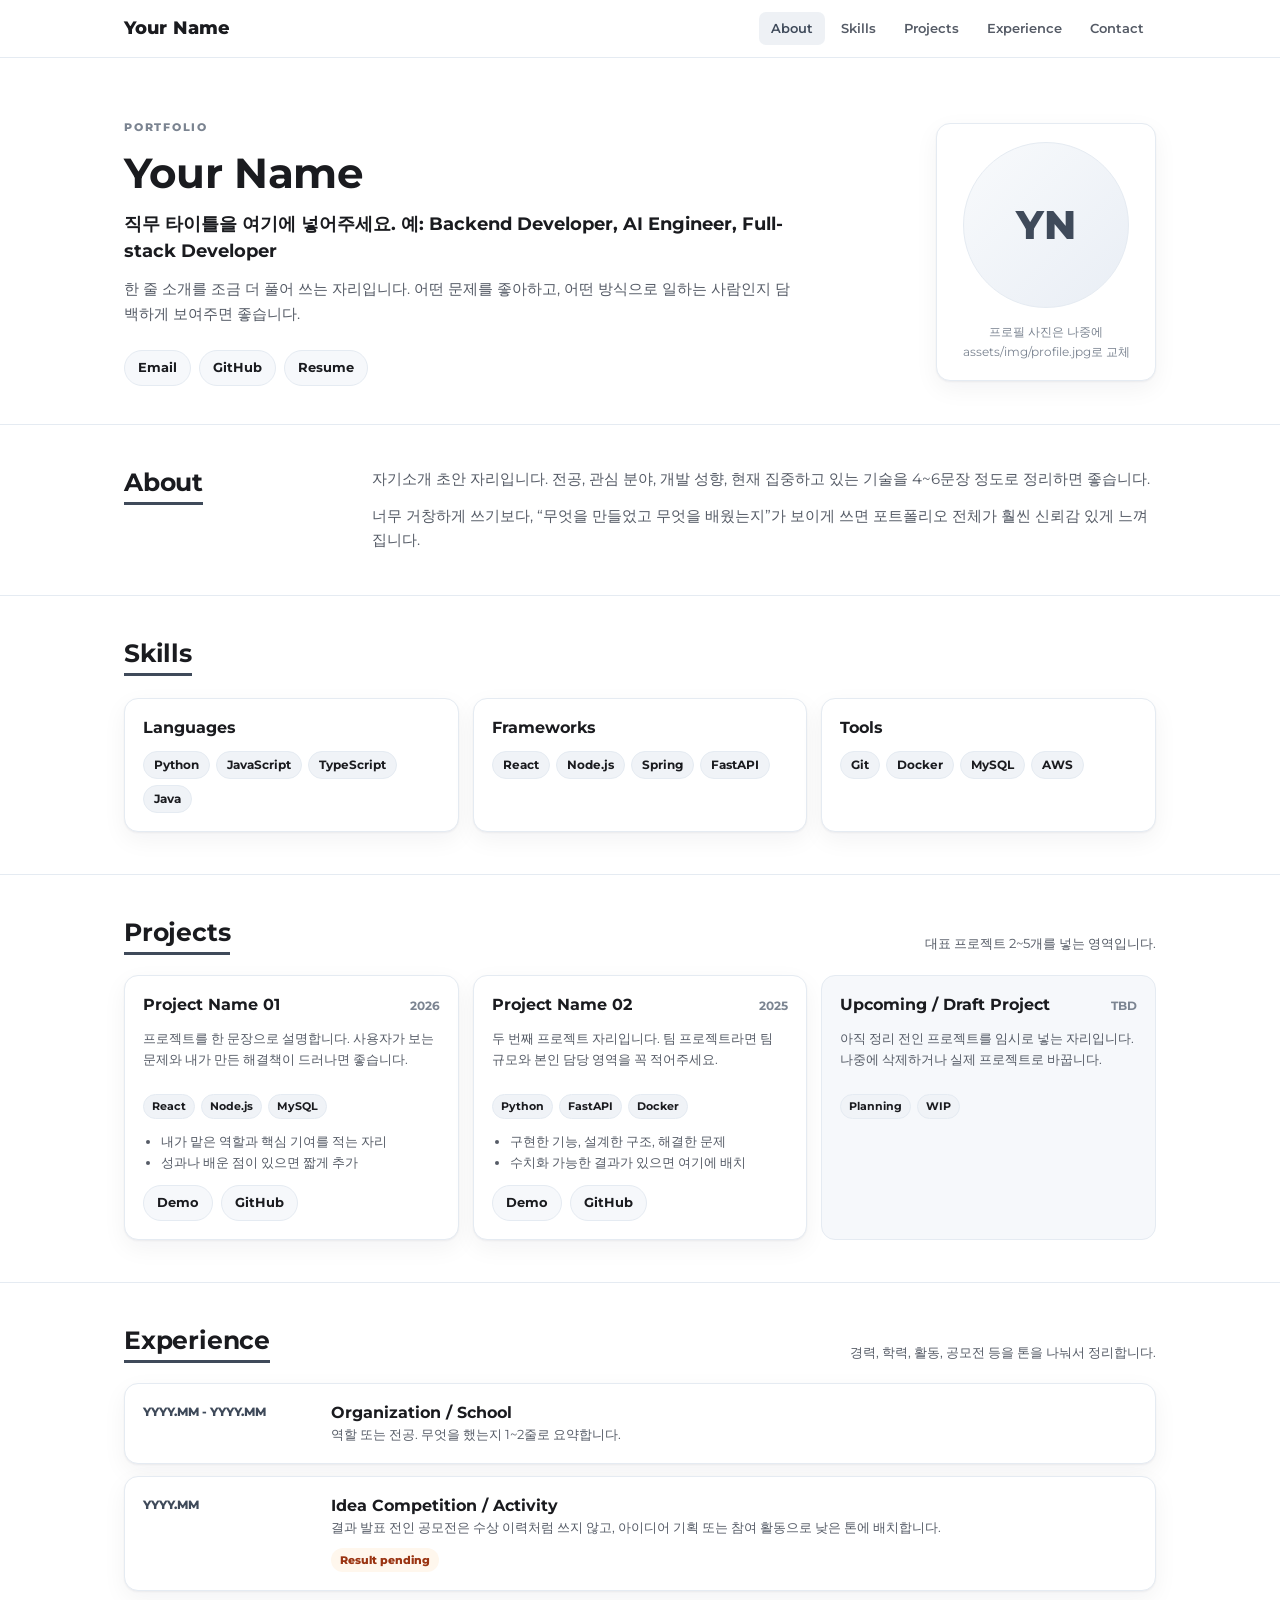
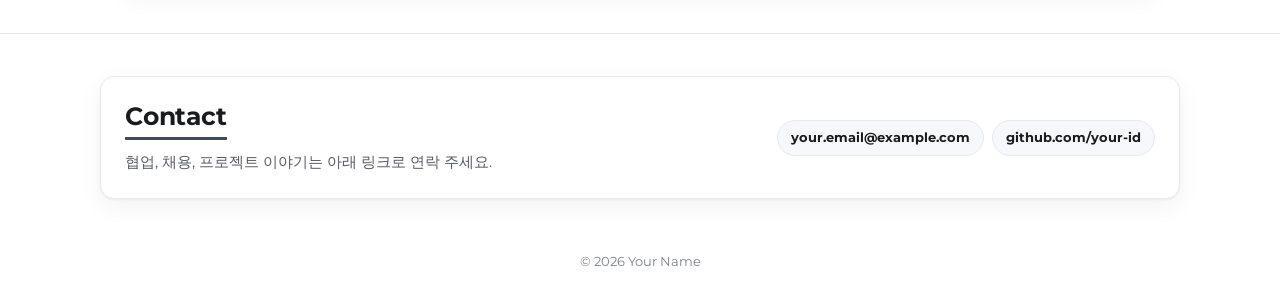
==== index.html @ d4f6e0be "Add portfolio skeleton" ====
<!DOCTYPE html>
<html lang="ko">
<head>
  <meta charset="utf-8">
  <meta name="viewport" content="width=device-width, initial-scale=1">
  <title>Your Name — Portfolio</title>
  <meta name="description" content="Personal portfolio.">
  <meta property="og:type" content="website">
  <meta property="og:title" content="Your Name — Portfolio">
  <meta property="og:description" content="Personal portfolio.">
  <link rel="preconnect" href="https://fonts.googleapis.com">
  <link rel="preconnect" href="https://fonts.gstatic.com" crossorigin>
  <link rel="stylesheet" href="https://fonts.googleapis.com/css2?family=Montserrat:wght@400;500;600;700;800&display=swap">
  <link rel="stylesheet" href="./assets/css/style.css">
</head>
<body>
  <header class="site-header">
    <div class="header-inner">
      <a class="brand" href="#home">Your Name</a>
      <nav class="primary-nav" aria-label="Primary navigation">
        <a href="#about">About</a>
        <a href="#skills">Skills</a>
        <a href="#projects">Projects</a>
        <a href="#experience">Experience</a>
        <a href="#contact">Contact</a>
      </nav>
    </div>
  </header>

  <main id="home">
    <section class="hero">
      <div class="container hero-grid">
        <div class="hero-copy">
          <p class="eyebrow">PORTFOLIO</p>
          <h1>Your Name</h1>
          <p class="lead">직무 타이틀을 여기에 넣어주세요. 예: Backend Developer, AI Engineer, Full-stack Developer</p>
          <p class="summary">
            한 줄 소개를 조금 더 풀어 쓰는 자리입니다. 어떤 문제를 좋아하고, 어떤 방식으로 일하는 사람인지
            담백하게 보여주면 좋습니다.
          </p>
          <div class="hero-actions" aria-label="Profile links">
            <a href="mailto:your.email@example.com">Email</a>
            <a href="https://github.com/your-id" target="_blank" rel="noopener">GitHub</a>
            <a href="#" aria-disabled="true">Resume</a>
          </div>
        </div>
        <div class="profile-card" aria-label="Profile image placeholder">
          <div class="profile-avatar">YN</div>
          <p>프로필 사진은 나중에<br>assets/img/profile.jpg로 교체</p>
        </div>
      </div>
    </section>

    <section class="block" id="about">
      <div class="container two-col">
        <div>
          <h2>About</h2>
        </div>
        <div class="section-body">
          <p>
            자기소개 초안 자리입니다. 전공, 관심 분야, 개발 성향, 현재 집중하고 있는 기술을 4~6문장 정도로
            정리하면 좋습니다.
          </p>
          <p>
            너무 거창하게 쓰기보다, “무엇을 만들었고 무엇을 배웠는지”가 보이게 쓰면 포트폴리오 전체가
            훨씬 신뢰감 있게 느껴집니다.
          </p>
        </div>
      </div>
    </section>

    <section class="block" id="skills">
      <div class="container">
        <h2>Skills</h2>
        <div class="skill-grid">
          <div class="skill-group">
            <h3>Languages</h3>
            <div class="chip-row">
              <span>Python</span>
              <span>JavaScript</span>
              <span>TypeScript</span>
              <span>Java</span>
            </div>
          </div>
          <div class="skill-group">
            <h3>Frameworks</h3>
            <div class="chip-row">
              <span>React</span>
              <span>Node.js</span>
              <span>Spring</span>
              <span>FastAPI</span>
            </div>
          </div>
          <div class="skill-group">
            <h3>Tools</h3>
            <div class="chip-row">
              <span>Git</span>
              <span>Docker</span>
              <span>MySQL</span>
              <span>AWS</span>
            </div>
          </div>
        </div>
      </div>
    </section>

    <section class="block" id="projects">
      <div class="container">
        <div class="section-head">
          <h2>Projects</h2>
          <p>대표 프로젝트 2~5개를 넣는 영역입니다.</p>
        </div>
        <div class="project-grid">
          <article class="project-card">
            <div class="project-top">
              <h3>Project Name 01</h3>
              <span class="period">2026</span>
            </div>
            <p>프로젝트를 한 문장으로 설명합니다. 사용자가 보는 문제와 내가 만든 해결책이 드러나면 좋습니다.</p>
            <div class="chip-row small">
              <span>React</span>
              <span>Node.js</span>
              <span>MySQL</span>
            </div>
            <ul>
              <li>내가 맡은 역할과 핵심 기여를 적는 자리</li>
              <li>성과나 배운 점이 있으면 짧게 추가</li>
            </ul>
            <div class="card-links">
              <a href="#" aria-disabled="true">Demo</a>
              <a href="#" aria-disabled="true">GitHub</a>
            </div>
          </article>

          <article class="project-card">
            <div class="project-top">
              <h3>Project Name 02</h3>
              <span class="period">2025</span>
            </div>
            <p>두 번째 프로젝트 자리입니다. 팀 프로젝트라면 팀 규모와 본인 담당 영역을 꼭 적어주세요.</p>
            <div class="chip-row small">
              <span>Python</span>
              <span>FastAPI</span>
              <span>Docker</span>
            </div>
            <ul>
              <li>구현한 기능, 설계한 구조, 해결한 문제</li>
              <li>수치화 가능한 결과가 있으면 여기에 배치</li>
            </ul>
            <div class="card-links">
              <a href="#" aria-disabled="true">Demo</a>
              <a href="#" aria-disabled="true">GitHub</a>
            </div>
          </article>

          <article class="project-card muted">
            <div class="project-top">
              <h3>Upcoming / Draft Project</h3>
              <span class="period">TBD</span>
            </div>
            <p>아직 정리 전인 프로젝트를 임시로 넣는 자리입니다. 나중에 삭제하거나 실제 프로젝트로 바꿉니다.</p>
            <div class="chip-row small">
              <span>Planning</span>
              <span>WIP</span>
            </div>
          </article>
        </div>
      </div>
    </section>

    <section class="block" id="experience">
      <div class="container">
        <div class="section-head">
          <h2>Experience</h2>
          <p>경력, 학력, 활동, 공모전 등을 톤을 나눠서 정리합니다.</p>
        </div>
        <div class="timeline">
          <article class="timeline-item">
            <div class="timeline-date">YYYY.MM - YYYY.MM</div>
            <div>
              <h3>Organization / School</h3>
              <p>역할 또는 전공. 무엇을 했는지 1~2줄로 요약합니다.</p>
            </div>
          </article>
          <article class="timeline-item">
            <div class="timeline-date">YYYY.MM</div>
            <div>
              <h3>Idea Competition / Activity</h3>
              <p>
                결과 발표 전인 공모전은 수상 이력처럼 쓰지 않고, 아이디어 기획 또는 참여 활동으로 낮은 톤에
                배치합니다.
              </p>
              <span class="status-pill">Result pending</span>
            </div>
          </article>
        </div>
      </div>
    </section>

    <section class="block contact-block" id="contact">
      <div class="container contact-card">
        <div>
          <h2>Contact</h2>
          <p>협업, 채용, 프로젝트 이야기는 아래 링크로 연락 주세요.</p>
        </div>
        <div class="contact-links">
          <a href="mailto:your.email@example.com">your.email@example.com</a>
          <a href="https://github.com/your-id" target="_blank" rel="noopener">github.com/your-id</a>
        </div>
      </div>
    </section>
  </main>

  <footer class="site-footer">
    <div class="container">© <span id="year"></span> Your Name</div>
  </footer>

  <script src="./assets/js/main.js"></script>
</body>
</html>
---- assets/css/style.css ----
:root {
  --fg: #1a1b1f;
  --fg-muted: #555b66;
  --fg-soft: #7b8491;
  --bg: #ffffff;
  --bg-soft: #f6f8fb;
  --bg-card: #ffffff;
  --border: #e5ebf2;
  --accent: #3f4a5a;
  --accent-soft: #eef1f5;
  --tag-bg: #f0f3f7;
  --maxw: 1080px;
  --radius: 14px;
  --radius-sm: 8px;
  --shadow: 0 1px 2px rgba(20, 28, 38, 0.05), 0 8px 24px rgba(20, 28, 38, 0.05);
  --font: "Montserrat", -apple-system, BlinkMacSystemFont, "Segoe UI", "Apple SD Gothic Neo", "Noto Sans KR", sans-serif;
}

* {
  box-sizing: border-box;
}

html {
  scroll-behavior: smooth;
}

body {
  margin: 0;
  font-family: var(--font);
  color: var(--fg);
  background: var(--bg);
  font-size: 15px;
  line-height: 1.65;
  -webkit-font-smoothing: antialiased;
}

a {
  color: var(--accent);
  text-decoration: none;
}

a:hover {
  text-decoration: underline;
}

a[aria-disabled="true"] {
  color: var(--fg-soft);
  pointer-events: none;
}

section[id] {
  scroll-margin-top: 84px;
}

.container {
  width: min(100%, var(--maxw));
  margin: 0 auto;
  padding: 0 24px;
}

.site-header {
  position: sticky;
  top: 0;
  z-index: 50;
  background: rgba(255, 255, 255, 0.92);
  backdrop-filter: saturate(180%) blur(8px);
  border-bottom: 1px solid var(--border);
}

.header-inner {
  width: min(100%, var(--maxw));
  margin: 0 auto;
  padding: 12px 24px;
  display: flex;
  align-items: center;
  justify-content: space-between;
  gap: 18px;
}

.brand {
  color: var(--fg);
  font-size: 18px;
  font-weight: 800;
  letter-spacing: 0.1px;
}

.brand:hover {
  text-decoration: none;
}

.primary-nav {
  display: flex;
  align-items: center;
  gap: 4px;
  flex-wrap: wrap;
  justify-content: flex-end;
}

.primary-nav a {
  padding: 6px 12px;
  border-radius: 7px;
  color: var(--fg-muted);
  font-size: 13px;
  font-weight: 600;
}

.primary-nav a:hover,
.primary-nav a.active {
  color: var(--accent);
  background: var(--accent-soft);
  text-decoration: none;
}

.hero {
  padding: 60px 0 38px;
}

.hero-grid {
  display: grid;
  grid-template-columns: minmax(0, 1fr) 240px;
  align-items: center;
  gap: 42px;
}

.eyebrow {
  margin: 0 0 12px;
  color: var(--fg-soft);
  font-size: 11px;
  font-weight: 800;
  letter-spacing: 0.16em;
}

.hero h1 {
  margin: 0;
  font-size: 42px;
  line-height: 1.15;
  letter-spacing: -0.4px;
}

.lead {
  max-width: 680px;
  margin: 14px 0 0;
  color: var(--fg);
  font-size: 18px;
  font-weight: 700;
  line-height: 1.5;
}

.summary {
  max-width: 680px;
  margin: 12px 0 0;
  color: var(--fg-muted);
}

.hero-actions {
  display: flex;
  gap: 8px;
  flex-wrap: wrap;
  margin-top: 24px;
}

.hero-actions a,
.card-links a,
.contact-links a {
  display: inline-flex;
  align-items: center;
  justify-content: center;
  min-height: 34px;
  padding: 6px 13px;
  border: 1px solid var(--border);
  border-radius: 999px;
  background: var(--bg-soft);
  color: var(--fg);
  font-size: 13px;
  font-weight: 700;
}

.hero-actions a:hover,
.card-links a:hover,
.contact-links a:hover {
  border-color: var(--accent);
  color: var(--accent);
  background: var(--accent-soft);
  text-decoration: none;
}

.profile-card {
  justify-self: end;
  width: 220px;
  padding: 18px;
  border: 1px solid var(--border);
  border-radius: var(--radius);
  background: var(--bg-card);
  box-shadow: var(--shadow);
  text-align: center;
}

.profile-avatar {
  width: 166px;
  height: 166px;
  margin: 0 auto 14px;
  border-radius: 50%;
  display: grid;
  place-items: center;
  border: 1px solid var(--border);
  background: linear-gradient(135deg, #f8fafc, #e9eef5);
  color: var(--accent);
  font-size: 40px;
  font-weight: 800;
}

.profile-card p {
  margin: 0;
  color: var(--fg-soft);
  font-size: 12px;
}

.block {
  padding: 42px 0;
  border-top: 1px solid var(--border);
}

.block h2 {
  display: inline-block;
  margin: 0 0 22px;
  padding-bottom: 4px;
  border-bottom: 3px solid var(--accent);
  font-size: 25px;
  line-height: 1.25;
  letter-spacing: -0.2px;
}

.two-col {
  display: grid;
  grid-template-columns: 220px minmax(0, 1fr);
  gap: 28px;
}

.section-body p {
  margin: 0 0 12px;
  color: var(--fg-muted);
}

.section-body p:last-child {
  margin-bottom: 0;
}

.section-head {
  display: flex;
  align-items: end;
  justify-content: space-between;
  gap: 20px;
  margin-bottom: 20px;
}

.section-head h2 {
  margin-bottom: 0;
}

.section-head p {
  margin: 0;
  color: var(--fg-muted);
  font-size: 13px;
}

.skill-grid {
  display: grid;
  grid-template-columns: repeat(3, minmax(0, 1fr));
  gap: 14px;
}

.skill-group,
.project-card,
.timeline-item,
.contact-card {
  border: 1px solid var(--border);
  border-radius: var(--radius);
  background: var(--bg-card);
  box-shadow: var(--shadow);
}

.skill-group {
  padding: 18px;
}

.skill-group h3,
.project-card h3,
.timeline-item h3 {
  margin: 0;
  font-size: 16px;
  line-height: 1.35;
}

.chip-row {
  display: flex;
  gap: 6px;
  flex-wrap: wrap;
  margin-top: 12px;
}

.chip-row span {
  display: inline-flex;
  align-items: center;
  min-height: 25px;
  padding: 3px 10px;
  border: 1px solid var(--border);
  border-radius: 999px;
  background: var(--tag-bg);
  color: var(--fg);
  font-size: 12px;
  font-weight: 700;
}

.chip-row.small span {
  min-height: 22px;
  padding: 2px 8px;
  font-size: 11px;
}

.project-grid {
  display: grid;
  grid-template-columns: repeat(3, minmax(0, 1fr));
  gap: 14px;
}

.project-card {
  padding: 18px;
  display: flex;
  flex-direction: column;
  gap: 12px;
}

.project-card.muted {
  background: var(--bg-soft);
  box-shadow: none;
}

.project-top {
  display: flex;
  align-items: baseline;
  justify-content: space-between;
  gap: 12px;
}

.period {
  color: var(--fg-soft);
  font-size: 12px;
  font-weight: 700;
  white-space: nowrap;
}

.project-card p,
.timeline-item p {
  margin: 0;
  color: var(--fg-muted);
  font-size: 13px;
}

.project-card ul {
  margin: 0;
  padding-left: 18px;
  color: var(--fg-muted);
  font-size: 13px;
}

.card-links {
  display: flex;
  gap: 8px;
  flex-wrap: wrap;
  margin-top: auto;
}

.timeline {
  display: grid;
  gap: 12px;
}

.timeline-item {
  display: grid;
  grid-template-columns: 170px minmax(0, 1fr);
  gap: 18px;
  padding: 18px;
}

.timeline-date {
  color: var(--accent);
  font-size: 12px;
  font-weight: 800;
}

.status-pill {
  display: inline-flex;
  margin-top: 10px;
  padding: 3px 9px;
  border-radius: 999px;
  background: #fff7ed;
  color: #9a3412;
  font-size: 11px;
  font-weight: 800;
}

.contact-block {
  padding-bottom: 24px;
}

.contact-card {
  padding: 24px;
  display: flex;
  align-items: center;
  justify-content: space-between;
  gap: 24px;
}

.contact-card h2 {
  margin-bottom: 10px;
}

.contact-card p {
  margin: 0;
  color: var(--fg-muted);
}

.contact-links {
  display: flex;
  gap: 8px;
  flex-wrap: wrap;
  justify-content: flex-end;
}

.site-footer {
  padding: 28px 0 34px;
  color: var(--fg-soft);
  font-size: 13px;
  text-align: center;
}

@media (max-width: 860px) {
  .hero-grid,
  .two-col,
  .timeline-item {
    grid-template-columns: 1fr;
  }

  .profile-card {
    justify-self: start;
  }

  .skill-grid,
  .project-grid {
    grid-template-columns: 1fr;
  }

  .section-head,
  .contact-card {
    align-items: flex-start;
    flex-direction: column;
  }

  .contact-links {
    justify-content: flex-start;
  }
}

@media (max-width: 640px) {
  .header-inner {
    align-items: flex-start;
    flex-direction: column;
  }

  .primary-nav {
    justify-content: flex-start;
  }

  .hero {
    padding-top: 42px;
  }

  .hero h1 {
    font-size: 34px;
  }

  .lead {
    font-size: 16px;
  }

  .container,
  .header-inner {
    padding-left: 18px;
    padding-right: 18px;
  }
}
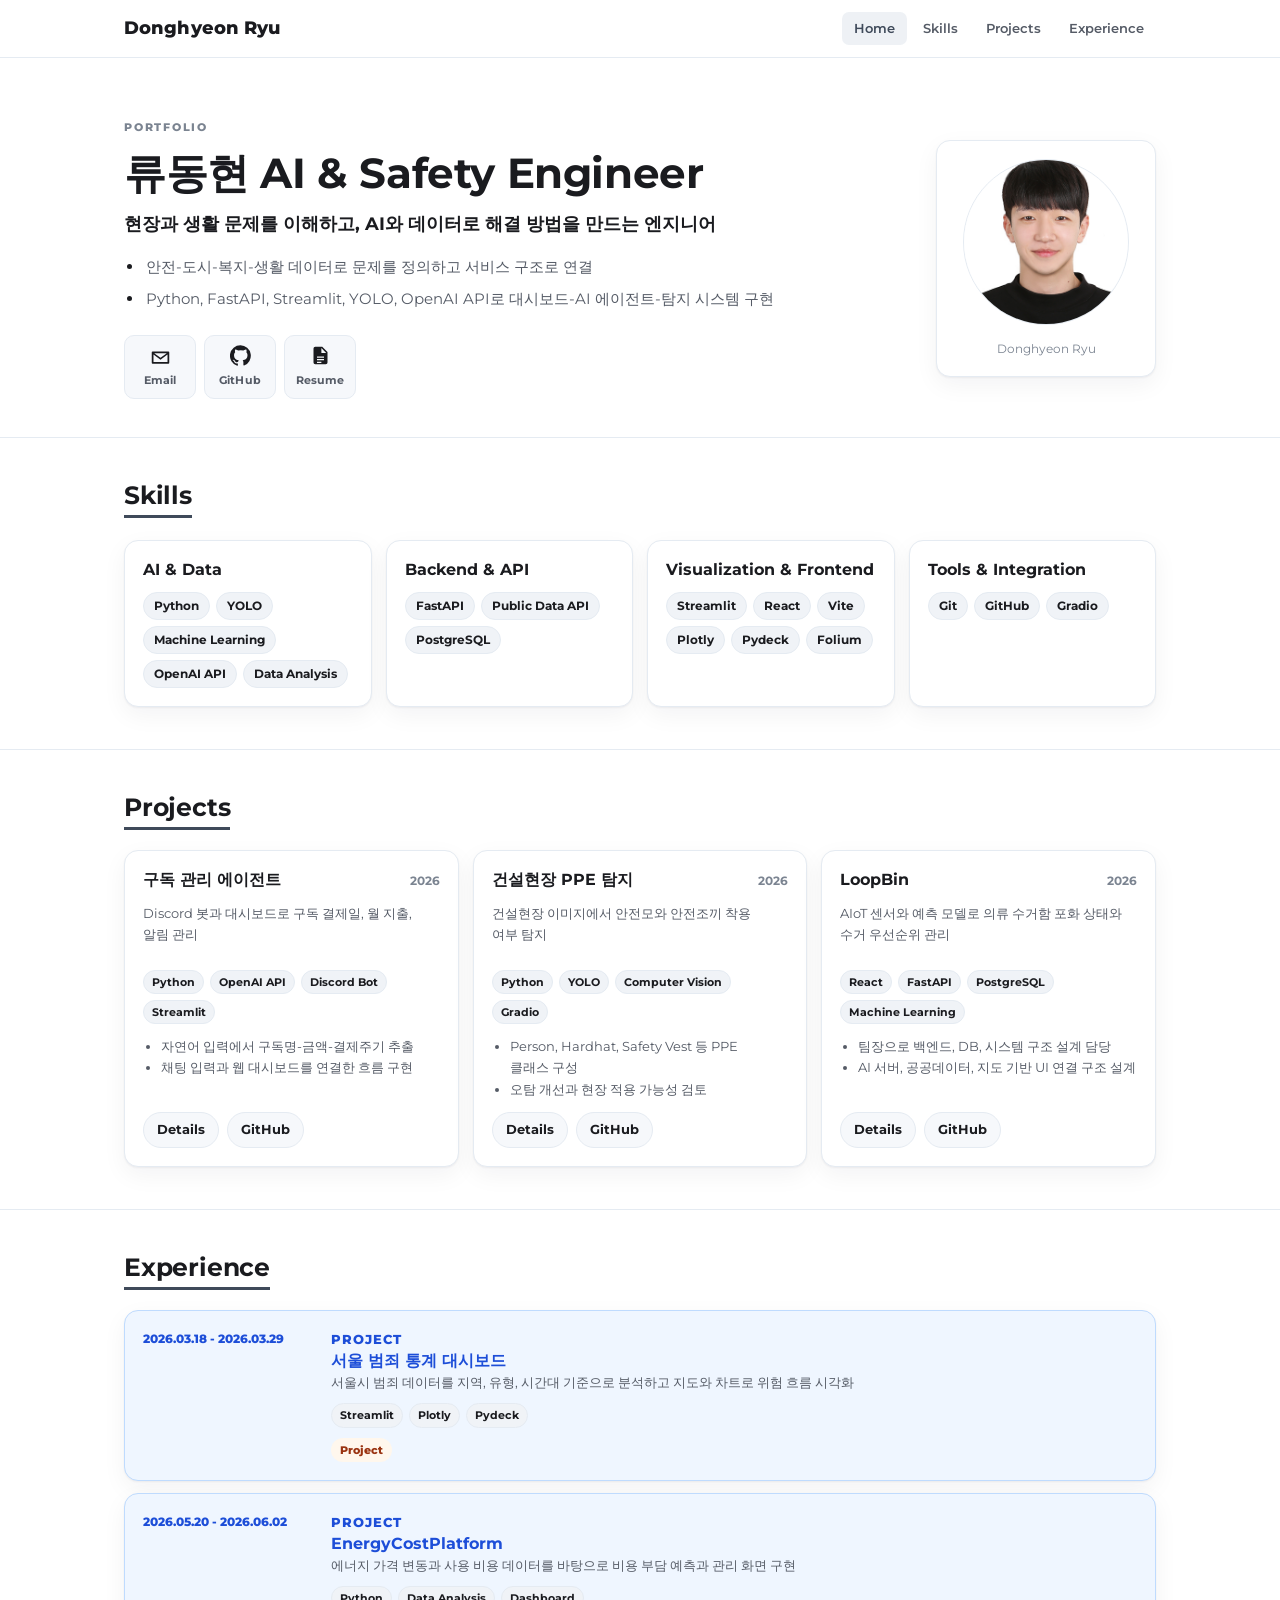
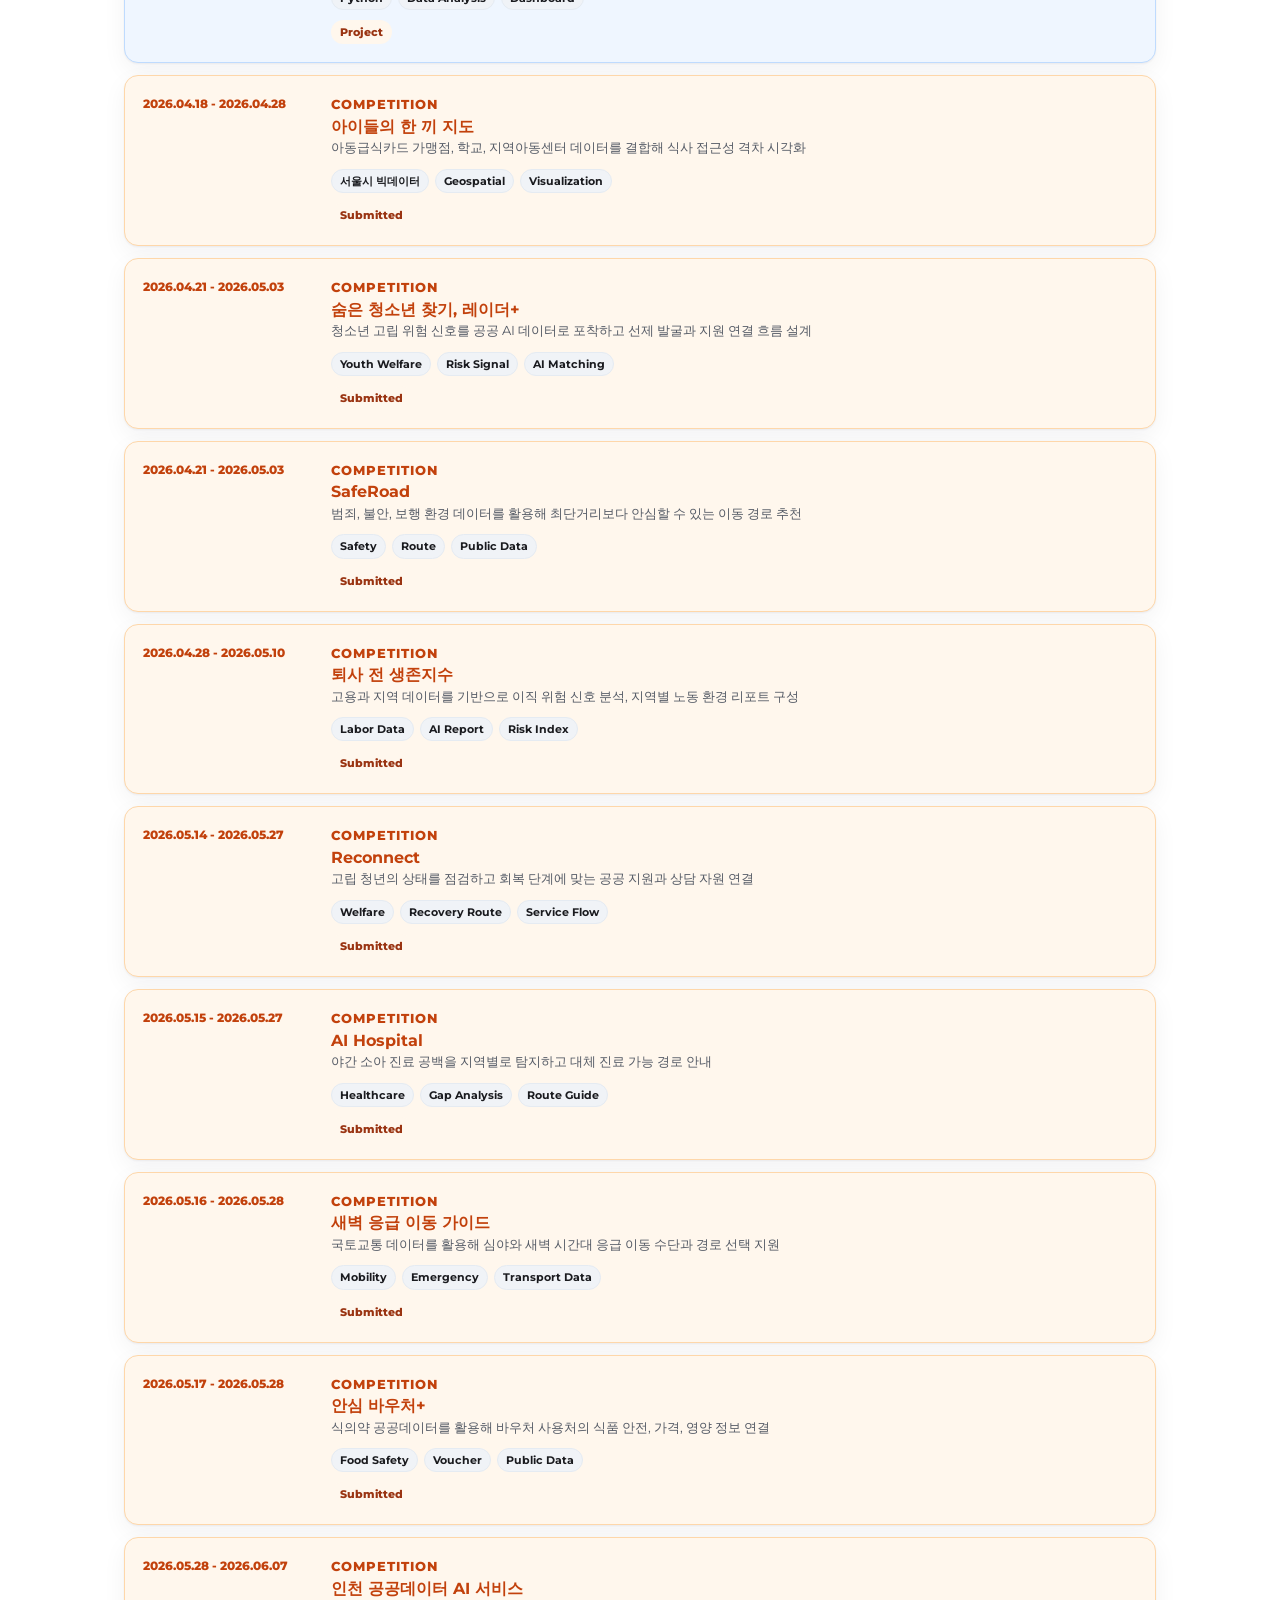
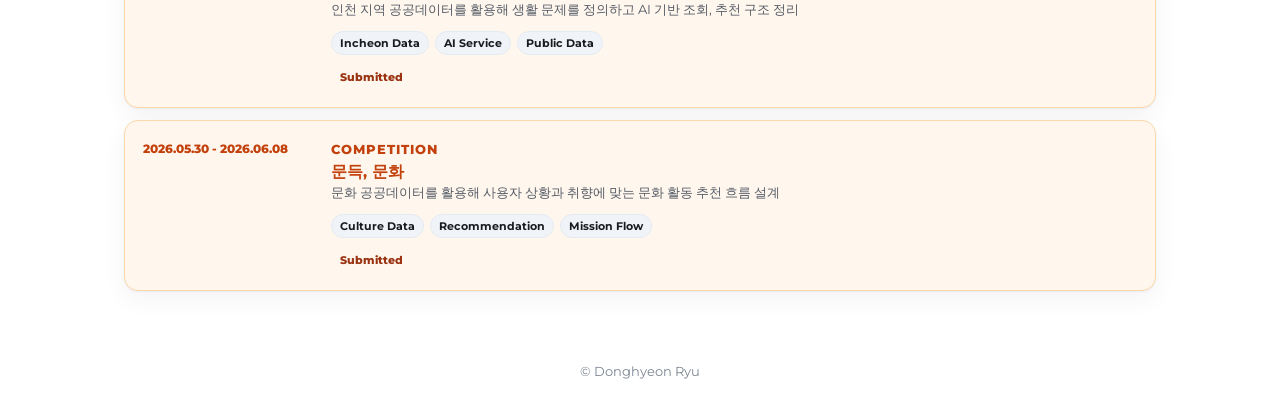
==== commit ef160b4c: "Move current work to develop branch" ====
--- a/index.html
+++ b/index.html
@@ -3,7 +3,7 @@
 <head>
   <meta charset="utf-8">
   <meta name="viewport" content="width=device-width, initial-scale=1">
-  <title>Your Name — Portfolio</title>
+  <title>Donghyeon Ryu — AI & Safety Engineer</title>
   <meta name="description" content="Personal portfolio.">
   <meta property="og:type" content="website">
   <meta property="og:title" content="Your Name — Portfolio">
@@ -16,13 +16,12 @@
 <body>
   <header class="site-header">
     <div class="header-inner">
-      <a class="brand" href="#home">Your Name</a>
+      <a class="brand" href="#home">Donghyeon Ryu</a>
       <nav class="primary-nav" aria-label="Primary navigation">
-        <a href="#about">About</a>
+        <a href="#home">Home</a>
         <a href="#skills">Skills</a>
         <a href="#projects">Projects</a>
         <a href="#experience">Experience</a>
-        <a href="#contact">Contact</a>
       </nav>
     </div>
   </header>
@@ -32,39 +31,36 @@
       <div class="container hero-grid">
         <div class="hero-copy">
           <p class="eyebrow">PORTFOLIO</p>
-          <h1>Your Name</h1>
-          <p class="lead">직무 타이틀을 여기에 넣어주세요. 예: Backend Developer, AI Engineer, Full-stack Developer</p>
-          <p class="summary">
-            한 줄 소개를 조금 더 풀어 쓰는 자리입니다. 어떤 문제를 좋아하고, 어떤 방식으로 일하는 사람인지
-            담백하게 보여주면 좋습니다.
-          </p>
+          <h1>류동현    AI & Safety Engineer</h1>
+          <p class="lead">현장과 생활 문제를 이해하고, AI와 데이터로 해결 방법을 만드는 엔지니어</p>
+          <ul class="summary-list">
+            <li>안전-도시-복지-생활 데이터로 문제를 정의하고 서비스 구조로 연결</li>
+            <li>Python, FastAPI, Streamlit, YOLO, OpenAI API로 대시보드-AI 에이전트-탐지 시스템 구현</li>
+          </ul>
           <div class="hero-actions" aria-label="Profile links">
-            <a href="mailto:your.email@example.com">Email</a>
-            <a href="https://github.com/your-id" target="_blank" rel="noopener">GitHub</a>
-            <a href="#" aria-disabled="true">Resume</a>
-          </div>
-        </div>
-        <div class="profile-card" aria-label="Profile image placeholder">
-          <div class="profile-avatar">YN</div>
-          <p>프로필 사진은 나중에<br>assets/img/profile.jpg로 교체</p>
-        </div>
-      </div>
-    </section>
-
-    <section class="block" id="about">
-      <div class="container two-col">
-        <div>
-          <h2>About</h2>
-        </div>
-        <div class="section-body">
-          <p>
-            자기소개 초안 자리입니다. 전공, 관심 분야, 개발 성향, 현재 집중하고 있는 기술을 4~6문장 정도로
-            정리하면 좋습니다.
-          </p>
-          <p>
-            너무 거창하게 쓰기보다, “무엇을 만들었고 무엇을 배웠는지”가 보이게 쓰면 포트폴리오 전체가
-            훨씬 신뢰감 있게 느껴집니다.
-          </p>
+            <button class="email-trigger" type="button" aria-label="Email" data-email-open>
+              <svg viewBox="0 0 24 24" fill="currentColor" aria-hidden="true">
+                <path d="M3 5h18a1 1 0 0 1 1 1v12a1 1 0 0 1-1 1H3a1 1 0 0 1-1-1V6a1 1 0 0 1 1-1zm1.8 2 7.2 5.2L19.2 7H4.8zM4 8.7V17h16V8.7l-8 5.8-8-5.8z"/>
+              </svg>
+              <span>Email</span>
+            </button>
+            <a href="https://github.com/RyuGPT1" target="_blank" rel="noopener" aria-label="GitHub">
+              <svg viewBox="0 0 24 24" fill="currentColor" aria-hidden="true">
+                <path d="M12 .3a12 12 0 0 0-3.8 23.4c.6.1.8-.3.8-.6v-2c-3.3.7-4-1.6-4-1.6-.6-1.4-1.4-1.8-1.4-1.8-1.1-.8.1-.8.1-.8 1.3.1 1.9 1.3 1.9 1.3 1.1 1.9 3 1.4 3.7 1 .1-.8.4-1.4.8-1.7-2.7-.3-5.5-1.4-5.5-6 0-1.3.5-2.4 1.3-3.2-.1-.3-.6-1.5.1-3.2 0 0 1-.3 3.3 1.2a11.5 11.5 0 0 1 6 0c2.3-1.5 3.3-1.2 3.3-1.2.7 1.7.2 2.9.1 3.2.8.8 1.3 1.9 1.3 3.2 0 4.6-2.8 5.6-5.5 5.9.4.4.8 1.1.8 2.2v3.3c0 .3.2.7.8.6A12 12 0 0 0 12 .3"/>
+              </svg>
+              <span>GitHub</span>
+            </a>
+            <a href="#" aria-disabled="true" aria-label="Resume">
+              <svg viewBox="0 0 24 24" fill="currentColor" aria-hidden="true">
+                <path d="M14 2H6a2 2 0 0 0-2 2v16a2 2 0 0 0 2 2h12a2 2 0 0 0 2-2V8l-6-6zm-1 7V3.5L18.5 9H13zM8 13h8v1.5H8zm0 3h8v1.5H8zm0 3h5v1.5H8z"/>
+              </svg>
+              <span>Resume</span>
+            </a>
+          </div>
+        </div>
+        <div class="profile-card" aria-label="Profile image">
+          <img class="profile-avatar" src="./assets/img/profile.jpg" alt="Donghyeon Ryu profile photo">
+          <p>Donghyeon Ryu</p>
         </div>
       </div>
     </section>
@@ -74,30 +70,40 @@
         <h2>Skills</h2>
         <div class="skill-grid">
           <div class="skill-group">
-            <h3>Languages</h3>
+            <h3>AI & Data</h3>
             <div class="chip-row">
               <span>Python</span>
-              <span>JavaScript</span>
-              <span>TypeScript</span>
-              <span>Java</span>
+              <span>YOLO</span>
+              <span>Machine Learning</span>
+              <span>OpenAI API</span>
+              <span>Data Analysis</span>
             </div>
           </div>
           <div class="skill-group">
-            <h3>Frameworks</h3>
+            <h3>Backend & API</h3>
             <div class="chip-row">
+              <span>FastAPI</span>
+              <span>Public Data API</span>
+              <span>PostgreSQL</span>
+            </div>
+          </div>
+          <div class="skill-group">
+            <h3>Visualization & Frontend</h3>
+            <div class="chip-row">
+              <span>Streamlit</span>
               <span>React</span>
-              <span>Node.js</span>
-              <span>Spring</span>
-              <span>FastAPI</span>
+              <span>Vite</span>
+              <span>Plotly</span>
+              <span>Pydeck</span>
+              <span>Folium</span>
             </div>
           </div>
           <div class="skill-group">
-            <h3>Tools</h3>
+            <h3>Tools & Integration</h3>
             <div class="chip-row">
               <span>Git</span>
-              <span>Docker</span>
-              <span>MySQL</span>
-              <span>AWS</span>
+              <span>GitHub</span>
+              <span>Gradio</span>
             </div>
           </div>
         </div>
@@ -108,60 +114,71 @@
       <div class="container">
         <div class="section-head">
           <h2>Projects</h2>
-          <p>대표 프로젝트 2~5개를 넣는 영역입니다.</p>
         </div>
         <div class="project-grid">
           <article class="project-card">
             <div class="project-top">
-              <h3>Project Name 01</h3>
+              <h3>구독 관리 에이전트</h3>
               <span class="period">2026</span>
             </div>
-            <p>프로젝트를 한 문장으로 설명합니다. 사용자가 보는 문제와 내가 만든 해결책이 드러나면 좋습니다.</p>
+            <p>Discord 봇과 대시보드로 구독 결제일, 월 지출, 알림 관리</p>
+            <div class="chip-row small">
+              <span>Python</span>
+              <span>OpenAI API</span>
+              <span>Discord Bot</span>
+              <span>Streamlit</span>
+            </div>
+            <ul>
+              <li>자연어 입력에서 구독명-금액-결제주기 추출</li>
+              <li>채팅 입력과 웹 대시보드를 연결한 흐름 구현</li>
+            </ul>
+            <div class="card-links">
+              <a href="./projects/index.html#subscribe">Details</a>
+              <a href="https://github.com/RyuGPT1/subscribe_service_agent" target="_blank" rel="noopener">GitHub</a>
+            </div>
+          </article>
+
+          <article class="project-card">
+            <div class="project-top">
+              <h3>건설현장 PPE 탐지</h3>
+              <span class="period">2026</span>
+            </div>
+            <p>건설현장 이미지에서 안전모와 안전조끼 착용 여부 탐지</p>
+            <div class="chip-row small">
+              <span>Python</span>
+              <span>YOLO</span>
+              <span>Computer Vision</span>
+              <span>Gradio</span>
+            </div>
+            <ul>
+              <li>Person, Hardhat, Safety Vest 등 PPE 클래스 구성</li>
+              <li>오탐 개선과 현장 적용 가능성 검토</li>
+            </ul>
+            <div class="card-links">
+              <a href="./projects/index.html#ppe">Details</a>
+              <a href="https://github.com/RyuGPT1/minipr1_7" target="_blank" rel="noopener">GitHub</a>
+            </div>
+          </article>
+
+          <article class="project-card">
+            <div class="project-top">
+              <h3>LoopBin</h3>
+              <span class="period">2026</span>
+            </div>
+            <p>AIoT 센서와 예측 모델로 의류 수거함 포화 상태와 수거 우선순위 관리</p>
             <div class="chip-row small">
               <span>React</span>
-              <span>Node.js</span>
-              <span>MySQL</span>
+              <span>FastAPI</span>
+              <span>PostgreSQL</span>
+              <span>Machine Learning</span>
             </div>
             <ul>
-              <li>내가 맡은 역할과 핵심 기여를 적는 자리</li>
-              <li>성과나 배운 점이 있으면 짧게 추가</li>
+              <li>팀장으로 백엔드, DB, 시스템 구조 설계 담당</li>
+              <li>AI 서버, 공공데이터, 지도 기반 UI 연결 구조 설계</li>
             </ul>
             <div class="card-links">
-              <a href="#" aria-disabled="true">Demo</a>
-              <a href="#" aria-disabled="true">GitHub</a>
-            </div>
-          </article>
-
-          <article class="project-card">
-            <div class="project-top">
-              <h3>Project Name 02</h3>
-              <span class="period">2025</span>
-            </div>
-            <p>두 번째 프로젝트 자리입니다. 팀 프로젝트라면 팀 규모와 본인 담당 영역을 꼭 적어주세요.</p>
-            <div class="chip-row small">
-              <span>Python</span>
-              <span>FastAPI</span>
-              <span>Docker</span>
-            </div>
-            <ul>
-              <li>구현한 기능, 설계한 구조, 해결한 문제</li>
-              <li>수치화 가능한 결과가 있으면 여기에 배치</li>
-            </ul>
-            <div class="card-links">
-              <a href="#" aria-disabled="true">Demo</a>
-              <a href="#" aria-disabled="true">GitHub</a>
-            </div>
-          </article>
-
-          <article class="project-card muted">
-            <div class="project-top">
-              <h3>Upcoming / Draft Project</h3>
-              <span class="period">TBD</span>
-            </div>
-            <p>아직 정리 전인 프로젝트를 임시로 넣는 자리입니다. 나중에 삭제하거나 실제 프로젝트로 바꿉니다.</p>
-            <div class="chip-row small">
-              <span>Planning</span>
-              <span>WIP</span>
+              <a href="./projects/index.html#loopbin">Details</a>
+              <a href="https://github.com/RyuGPT1/project_2.0_LoopBin" target="_blank" rel="noopener">GitHub</a>
             </div>
           </article>
         </div>
@@ -172,47 +189,210 @@
       <div class="container">
         <div class="section-head">
           <h2>Experience</h2>
-          <p>경력, 학력, 활동, 공모전 등을 톤을 나눠서 정리합니다.</p>
         </div>
         <div class="timeline">
-          <article class="timeline-item">
-            <div class="timeline-date">YYYY.MM - YYYY.MM</div>
-            <div>
-              <h3>Organization / School</h3>
-              <p>역할 또는 전공. 무엇을 했는지 1~2줄로 요약합니다.</p>
-            </div>
-          </article>
-          <article class="timeline-item">
-            <div class="timeline-date">YYYY.MM</div>
-            <div>
-              <h3>Idea Competition / Activity</h3>
-              <p>
-                결과 발표 전인 공모전은 수상 이력처럼 쓰지 않고, 아이디어 기획 또는 참여 활동으로 낮은 톤에
-                배치합니다.
-              </p>
-              <span class="status-pill">Result pending</span>
+          <article class="timeline-item project-item">
+            <div class="timeline-date">2026.03.18 - 2026.03.29</div>
+            <div>
+              <p class="timeline-type">Project</p>
+              <h3>서울 범죄 통계 대시보드</h3>
+              <p>서울시 범죄 데이터를 지역, 유형, 시간대 기준으로 분석하고 지도와 차트로 위험 흐름 시각화</p>
+              <div class="chip-row small">
+                <span>Streamlit</span>
+                <span>Plotly</span>
+                <span>Pydeck</span>
+              </div>
+              <span class="status-pill">Project</span>
+            </div>
+          </article>
+          <article class="timeline-item project-item">
+            <div class="timeline-date">2026.05.20 - 2026.06.02</div>
+            <div>
+              <p class="timeline-type">Project</p>
+              <h3>EnergyCostPlatform</h3>
+              <p>에너지 가격 변동과 사용 비용 데이터를 바탕으로 비용 부담 예측과 관리 화면 구현</p>
+              <div class="chip-row small">
+                <span>Python</span>
+                <span>Data Analysis</span>
+                <span>Dashboard</span>
+              </div>
+              <span class="status-pill">Project</span>
+            </div>
+          </article>
+          <article class="timeline-item contest-item">
+            <div class="timeline-date">2026.04.18 - 2026.04.28</div>
+            <div>
+              <p class="timeline-type">Competition</p>
+              <h3>아이들의 한 끼 지도</h3>
+              <p>아동급식카드 가맹점, 학교, 지역아동센터 데이터를 결합해 식사 접근성 격차 시각화</p>
+              <div class="chip-row small">
+                <span>서울시 빅데이터</span>
+                <span>Geospatial</span>
+                <span>Visualization</span>
+              </div>
+              <span class="status-pill">Submitted</span>
+            </div>
+          </article>
+          <article class="timeline-item contest-item">
+            <div class="timeline-date">2026.04.21 - 2026.05.03</div>
+            <div>
+              <p class="timeline-type">Competition</p>
+              <h3>숨은 청소년 찾기, 레이더+</h3>
+              <p>청소년 고립 위험 신호를 공공 AI 데이터로 포착하고 선제 발굴과 지원 연결 흐름 설계</p>
+              <div class="chip-row small">
+                <span>Youth Welfare</span>
+                <span>Risk Signal</span>
+                <span>AI Matching</span>
+              </div>
+              <span class="status-pill">Submitted</span>
+            </div>
+          </article>
+          <article class="timeline-item contest-item">
+            <div class="timeline-date">2026.04.21 - 2026.05.03</div>
+            <div>
+              <p class="timeline-type">Competition</p>
+              <h3>SafeRoad</h3>
+              <p>범죄, 불안, 보행 환경 데이터를 활용해 최단거리보다 안심할 수 있는 이동 경로 추천</p>
+              <div class="chip-row small">
+                <span>Safety</span>
+                <span>Route</span>
+                <span>Public Data</span>
+              </div>
+              <span class="status-pill">Submitted</span>
+            </div>
+          </article>
+          <article class="timeline-item contest-item">
+            <div class="timeline-date">2026.04.28 - 2026.05.10</div>
+            <div>
+              <p class="timeline-type">Competition</p>
+              <h3>퇴사 전 생존지수</h3>
+              <p>고용과 지역 데이터를 기반으로 이직 위험 신호 분석, 지역별 노동 환경 리포트 구성</p>
+              <div class="chip-row small">
+                <span>Labor Data</span>
+                <span>AI Report</span>
+                <span>Risk Index</span>
+              </div>
+              <span class="status-pill">Submitted</span>
+            </div>
+          </article>
+          <article class="timeline-item contest-item">
+            <div class="timeline-date">2026.05.14 - 2026.05.27</div>
+            <div>
+              <p class="timeline-type">Competition</p>
+              <h3>Reconnect</h3>
+              <p>고립 청년의 상태를 점검하고 회복 단계에 맞는 공공 지원과 상담 자원 연결</p>
+              <div class="chip-row small">
+                <span>Welfare</span>
+                <span>Recovery Route</span>
+                <span>Service Flow</span>
+              </div>
+              <span class="status-pill">Submitted</span>
+            </div>
+          </article>
+          <article class="timeline-item contest-item">
+            <div class="timeline-date">2026.05.15 - 2026.05.27</div>
+            <div>
+              <p class="timeline-type">Competition</p>
+              <h3>AI Hospital</h3>
+              <p>야간 소아 진료 공백을 지역별로 탐지하고 대체 진료 가능 경로 안내</p>
+              <div class="chip-row small">
+                <span>Healthcare</span>
+                <span>Gap Analysis</span>
+                <span>Route Guide</span>
+              </div>
+              <span class="status-pill">Submitted</span>
+            </div>
+          </article>
+          <article class="timeline-item contest-item">
+            <div class="timeline-date">2026.05.16 - 2026.05.28</div>
+            <div>
+              <p class="timeline-type">Competition</p>
+              <h3>새벽 응급 이동 가이드</h3>
+              <p>국토교통 데이터를 활용해 심야와 새벽 시간대 응급 이동 수단과 경로 선택 지원</p>
+              <div class="chip-row small">
+                <span>Mobility</span>
+                <span>Emergency</span>
+                <span>Transport Data</span>
+              </div>
+              <span class="status-pill">Submitted</span>
+            </div>
+          </article>
+          <article class="timeline-item contest-item">
+            <div class="timeline-date">2026.05.17 - 2026.05.28</div>
+            <div>
+              <p class="timeline-type">Competition</p>
+              <h3>안심 바우처+</h3>
+              <p>식의약 공공데이터를 활용해 바우처 사용처의 식품 안전, 가격, 영양 정보 연결</p>
+              <div class="chip-row small">
+                <span>Food Safety</span>
+                <span>Voucher</span>
+                <span>Public Data</span>
+              </div>
+              <span class="status-pill">Submitted</span>
+            </div>
+          </article>
+          <article class="timeline-item contest-item">
+            <div class="timeline-date">2026.05.28 - 2026.06.07</div>
+            <div>
+              <p class="timeline-type">Competition</p>
+              <h3>인천 공공데이터 AI 서비스</h3>
+              <p>인천 지역 공공데이터를 활용해 생활 문제를 정의하고 AI 기반 조회, 추천 구조 정리</p>
+              <div class="chip-row small">
+                <span>Incheon Data</span>
+                <span>AI Service</span>
+                <span>Public Data</span>
+              </div>
+              <span class="status-pill">Submitted</span>
+            </div>
+          </article>
+          <article class="timeline-item contest-item">
+            <div class="timeline-date">2026.05.30 - 2026.06.08</div>
+            <div>
+              <p class="timeline-type">Competition</p>
+              <h3>문득, 문화</h3>
+              <p>문화 공공데이터를 활용해 사용자 상황과 취향에 맞는 문화 활동 추천 흐름 설계</p>
+              <div class="chip-row small">
+                <span>Culture Data</span>
+                <span>Recommendation</span>
+                <span>Mission Flow</span>
+              </div>
+              <span class="status-pill">Submitted</span>
             </div>
           </article>
         </div>
       </div>
     </section>
 
-    <section class="block contact-block" id="contact">
-      <div class="container contact-card">
-        <div>
-          <h2>Contact</h2>
-          <p>협업, 채용, 프로젝트 이야기는 아래 링크로 연락 주세요.</p>
-        </div>
-        <div class="contact-links">
-          <a href="mailto:your.email@example.com">your.email@example.com</a>
-          <a href="https://github.com/your-id" target="_blank" rel="noopener">github.com/your-id</a>
+  </main>
+
+  <div class="email-modal" data-email-modal aria-hidden="true">
+    <div class="email-backdrop" data-email-close></div>
+    <section class="email-dialog" role="dialog" aria-modal="true" aria-labelledby="email-title">
+      <button class="email-close" type="button" aria-label="Close email popup" data-email-close>×</button>
+      <p class="eyebrow">CONTACT</p>
+      <h2 id="email-title">Email</h2>
+      <div class="email-options">
+        <div class="email-option">
+          <div>
+            <span class="email-service">Naver</span>
+            <strong>dongh305@naver.com</strong>
+          </div>
+          <button type="button" data-copy-email="dongh305@naver.com">Copy</button>
+        </div>
+        <div class="email-option">
+          <div>
+            <span class="email-service">Gmail</span>
+            <strong>dongh305@gmail.com</strong>
+          </div>
+          <button type="button" data-copy-email="dongh305@gmail.com">Copy</button>
         </div>
       </div>
+      <p class="copy-status" data-copy-status aria-live="polite"></p>
     </section>
-  </main>
+  </div>
 
   <footer class="site-footer">
-    <div class="container">© <span id="year"></span> Your Name</div>
+    <div class="container">© <span id=""></span> Donghyeon Ryu</div>
   </footer>
 
   <script src="./assets/js/main.js"></script>
--- a/assets/css/style.css
+++ b/assets/css/style.css
@@ -31,7 +31,17 @@
   background: var(--bg);
   font-size: 15px;
   line-height: 1.65;
+  word-break: keep-all;
+  overflow-wrap: break-word;
+  line-break: strict;
   -webkit-font-smoothing: antialiased;
+}
+
+p,
+li,
+figcaption,
+.project-tab span {
+  text-wrap: pretty;
 }
 
 a {
@@ -152,6 +162,23 @@
   color: var(--fg-muted);
 }
 
+.summary-list {
+  max-width: 760px;
+  margin: 16px 0 0;
+  padding-left: 20px;
+  color: var(--fg-muted);
+}
+
+.summary-list li {
+  margin: 6px 0;
+  padding-left: 2px;
+}
+
+.summary-list li::marker {
+  color: var(--fg);
+  font-size: 1.05em;
+}
+
 .hero-actions {
   display: flex;
   gap: 8px;
@@ -160,8 +187,8 @@
 }
 
 .hero-actions a,
-.card-links a,
-.contact-links a {
+.hero-actions button,
+.card-links a {
   display: inline-flex;
   align-items: center;
   justify-content: center;
@@ -173,15 +200,57 @@
   color: var(--fg);
   font-size: 13px;
   font-weight: 700;
+  font-family: inherit;
+  cursor: pointer;
+  transition: background 140ms ease, border-color 140ms ease, color 140ms ease, transform 140ms ease, box-shadow 140ms ease;
+}
+
+.hero-actions a,
+.hero-actions button {
+  flex-direction: column;
+  gap: 5px;
+  min-width: 72px;
+  min-height: 62px;
+  padding: 9px 10px 8px;
+  border-radius: 10px;
+}
+
+.hero-actions svg {
+  width: 21px;
+  height: 21px;
+  flex: none;
+}
+
+.hero-actions span {
+  color: var(--fg-muted);
+  font-size: 11px;
+  font-weight: 700;
+  letter-spacing: 0.1px;
+  transition: color 140ms ease;
 }
 
 .hero-actions a:hover,
-.card-links a:hover,
-.contact-links a:hover {
+.hero-actions button:hover,
+.card-links a:hover {
   border-color: var(--accent);
   color: var(--accent);
   background: var(--accent-soft);
+  box-shadow: 0 6px 16px rgba(20, 28, 38, 0.08);
+  transform: translateY(-2px);
   text-decoration: none;
+}
+
+.hero-actions a:hover span,
+.hero-actions button:hover span {
+  color: var(--accent);
+}
+
+.hero-actions a[aria-disabled="true"]:hover {
+  border-color: var(--border);
+  color: var(--fg-soft);
+  background: var(--bg-soft);
+  box-shadow: none;
+  transform: none;
 }
 
 .profile-card {
@@ -200,13 +269,11 @@
   height: 166px;
   margin: 0 auto 14px;
   border-radius: 50%;
-  display: grid;
-  place-items: center;
+  display: block;
   border: 1px solid var(--border);
   background: linear-gradient(135deg, #f8fafc, #e9eef5);
-  color: var(--accent);
-  font-size: 40px;
-  font-weight: 800;
+  object-fit: cover;
+  object-position: center 28%;
 }
 
 .profile-card p {
@@ -265,14 +332,13 @@
 
 .skill-grid {
   display: grid;
-  grid-template-columns: repeat(3, minmax(0, 1fr));
+  grid-template-columns: repeat(auto-fit, minmax(240px, 1fr));
   gap: 14px;
 }
 
 .skill-group,
 .project-card,
-.timeline-item,
-.contact-card {
+.timeline-item {
   border: 1px solid var(--border);
   border-radius: var(--radius);
   background: var(--bg-card);
@@ -335,6 +401,16 @@
   box-shadow: none;
 }
 
+.project-card {
+  transition: border-color 140ms ease, transform 140ms ease, box-shadow 140ms ease;
+}
+
+.project-card:hover {
+  border-color: var(--accent);
+  box-shadow: 0 8px 24px rgba(20, 28, 38, 0.08);
+  transform: translateY(-2px);
+}
+
 .project-top {
   display: flex;
   align-items: baseline;
@@ -370,6 +446,446 @@
   margin-top: auto;
 }
 
+.project-detail-hero {
+  padding: 52px 0 28px;
+}
+
+.project-detail-hero h1 {
+  margin: 0;
+  font-size: 38px;
+  line-height: 1.15;
+}
+
+.project-detail-hero p:last-child {
+  max-width: 680px;
+  margin: 12px 0 0;
+  color: var(--fg-muted);
+}
+
+.project-detail-section {
+  padding: 18px 0 56px;
+}
+
+.project-selector {
+  display: grid;
+  grid-template-columns: repeat(3, minmax(0, 1fr));
+  gap: 14px;
+  align-items: stretch;
+  margin-bottom: 16px;
+}
+
+.project-tab {
+  min-height: 132px;
+  padding: 18px;
+  border: 1px solid var(--border);
+  border-radius: var(--radius);
+  background: var(--bg-card);
+  color: var(--fg);
+  font: inherit;
+  text-align: left;
+  cursor: pointer;
+  transition: border-color 140ms ease, transform 140ms ease, box-shadow 140ms ease, background 140ms ease;
+}
+
+.project-tab.theme-subscribe,
+.project-panel.theme-subscribe {
+  --project-accent: #f97316;
+  --project-accent-soft: #fff3e8;
+  --project-accent-line: #fed7aa;
+}
+
+.project-tab.theme-ppe,
+.project-panel.theme-ppe {
+  --project-accent: #2563eb;
+  --project-accent-soft: #eff6ff;
+  --project-accent-line: #bfdbfe;
+}
+
+.project-tab.theme-loopbin,
+.project-panel.theme-loopbin {
+  --project-accent: #16a34a;
+  --project-accent-soft: #effdf4;
+  --project-accent-line: #bbf7d0;
+}
+
+.project-tab:hover {
+  border-color: var(--project-accent, var(--accent));
+  box-shadow: 0 8px 22px rgba(20, 28, 38, 0.07);
+  transform: translateY(-2px);
+}
+
+.project-tab.active {
+  border-color: var(--project-accent, var(--accent));
+  background: var(--project-accent-soft, white);
+  position: relative;
+  z-index: 2;
+  transform: none;
+  box-shadow: 0 8px 22px rgba(20, 28, 38, 0.06);
+}
+
+.project-tab strong {
+  display: block;
+  margin-bottom: 10px;
+  font-size: 16px;
+}
+
+.project-tab.active strong {
+  color: var(--project-accent, var(--accent));
+}
+
+.project-tab span {
+  display: block;
+  color: var(--fg-muted);
+  font-size: 13px;
+  line-height: 1.55;
+}
+
+.project-panel {
+  display: none;
+  padding: 34px 32px;
+  border: 1px solid var(--project-accent, var(--accent));
+  border-radius: var(--radius);
+  background: white;
+}
+
+.project-panel.active {
+  display: block;
+}
+
+.project-panel-head {
+  display: flex;
+  justify-content: space-between;
+  align-items: flex-start;
+  gap: 24px;
+  margin-bottom: 28px;
+}
+
+.project-panel-head h2 {
+  margin: 0;
+  font-size: 28px;
+  line-height: 1.25;
+}
+
+.project-panel .eyebrow {
+  color: var(--project-accent, var(--fg-soft));
+}
+
+.project-panel-head p:last-child {
+  max-width: 760px;
+  margin: 10px 0 0;
+  color: var(--fg-muted);
+}
+
+.panel-link {
+  display: inline-flex;
+  align-items: center;
+  justify-content: center;
+  min-height: 34px;
+  padding: 6px 13px;
+  border: 1px solid var(--border);
+  border-radius: 999px;
+  background: var(--bg-soft);
+  color: var(--fg);
+  font-size: 13px;
+  font-weight: 800;
+  white-space: nowrap;
+}
+
+.panel-link:hover {
+  border-color: var(--project-accent, var(--accent));
+  color: var(--project-accent, var(--accent));
+  background: var(--project-accent-soft, var(--accent-soft));
+  text-decoration: none;
+}
+
+.panel-link.disabled {
+  color: var(--fg-soft);
+}
+
+.project-detail-grid {
+  display: grid;
+  grid-template-columns: repeat(2, minmax(0, 1fr));
+  gap: 22px 30px;
+}
+
+.project-phase-list {
+  display: flex;
+  flex-direction: column;
+  gap: 0;
+}
+
+.project-phase {
+  display: grid;
+  grid-template-columns: minmax(0, 1.08fr) minmax(300px, 0.72fr);
+  gap: 30px;
+  align-items: start;
+  padding: 30px 0;
+  border-top: 1px solid var(--border);
+}
+
+.project-phase:first-child {
+  border-top: 0;
+  padding-top: 0;
+}
+
+.project-phase h3 {
+  display: flex;
+  align-items: center;
+  gap: 10px;
+  margin: 0 0 16px;
+  color: var(--project-accent, var(--accent));
+  font-size: 18px;
+  line-height: 1.35;
+}
+
+.project-phase h3 span {
+  display: inline-flex;
+  align-items: center;
+  justify-content: center;
+  width: 26px;
+  height: 26px;
+  border-radius: 50%;
+  background: var(--project-accent, var(--accent));
+  color: white;
+  font-size: 13px;
+  font-weight: 800;
+  flex: none;
+}
+
+.phase-copy h4,
+.phase-stack h4 {
+  margin: 14px 0 6px;
+  color: var(--fg);
+  font-size: 13px;
+  font-weight: 800;
+}
+
+.phase-copy h4:first-of-type {
+  margin-top: 0;
+}
+
+.phase-copy ul {
+  margin: 0 0 10px;
+  padding-left: 19px;
+  color: var(--fg-muted);
+}
+
+.phase-copy li {
+  margin: 4px 0;
+}
+
+.phase-note,
+.phase-stack {
+  align-self: start;
+  padding: 16px 18px;
+  border: 1px solid var(--project-accent-line, var(--border));
+  border-radius: var(--radius-sm);
+  background: var(--project-accent-soft, var(--bg-soft));
+}
+
+.phase-note strong {
+  display: block;
+  margin-bottom: 8px;
+  color: var(--project-accent, var(--accent));
+  font-size: 13px;
+}
+
+.phase-note p {
+  margin: 0;
+  color: var(--fg-muted);
+}
+
+.phase-note ul,
+.phase-stack .mini-flow {
+  margin: 12px 0 0;
+  padding-left: 18px;
+  color: var(--fg-muted);
+  font-size: 13px;
+  line-height: 1.7;
+}
+
+.phase-note li,
+.phase-stack .mini-flow li {
+  margin: 5px 0;
+}
+
+.phase-stack .chip-row {
+  margin-top: 10px;
+}
+
+.phase-stack p {
+  margin: 8px 0 0;
+  color: var(--fg-muted);
+  font-size: 13px;
+  line-height: 1.7;
+}
+
+.project-visual {
+  position: relative;
+  margin: 0 0 28px;
+  border: 1px solid var(--project-accent-line, var(--border));
+  border-radius: var(--radius-sm);
+  background: white;
+  overflow: hidden;
+  cursor: zoom-in;
+  transition: border-color 140ms ease, box-shadow 140ms ease, transform 140ms ease;
+}
+
+.project-visual:hover,
+.project-visual:focus {
+  border-color: var(--project-accent, var(--accent));
+  box-shadow: 0 10px 26px rgba(20, 28, 38, 0.12);
+  outline: none;
+  transform: translateY(-2px);
+}
+
+.project-visual::after {
+  content: "Click to enlarge";
+  position: absolute;
+  top: 10px;
+  right: 10px;
+  padding: 5px 9px;
+  border-radius: 999px;
+  background: rgba(255, 255, 255, 0.92);
+  color: var(--fg-muted);
+  font-size: 11px;
+  font-weight: 800;
+  opacity: 0;
+  transform: translateY(-4px);
+  transition: opacity 140ms ease, transform 140ms ease;
+}
+
+.project-visual:hover::after,
+.project-visual:focus::after {
+  opacity: 1;
+  transform: translateY(0);
+}
+
+.project-visual img {
+  width: 100%;
+  max-height: 360px;
+  object-fit: cover;
+  object-position: center;
+  background: var(--bg-soft);
+  display: block;
+}
+
+.project-visual-compact img {
+  max-height: 260px;
+  object-position: center 40%;
+}
+
+.project-visual-wide img {
+  max-height: 280px;
+  object-fit: contain;
+}
+
+.project-visual figcaption {
+  padding: 10px 14px;
+  border-top: 1px solid var(--border);
+  color: var(--fg-muted);
+  font-size: 13px;
+  text-align: center;
+}
+
+.image-modal {
+  position: fixed;
+  inset: 0;
+  z-index: 120;
+  display: none;
+  align-items: center;
+  justify-content: center;
+  padding: 28px;
+}
+
+.image-modal.open {
+  display: flex;
+}
+
+.image-backdrop {
+  position: absolute;
+  inset: 0;
+  border: 0;
+  background: rgba(20, 28, 38, 0.72);
+  cursor: zoom-out;
+}
+
+.image-dialog {
+  position: relative;
+  z-index: 1;
+  width: min(100%, 1180px);
+  max-height: calc(100vh - 56px);
+  padding: 16px;
+  border-radius: var(--radius);
+  background: white;
+  box-shadow: 0 22px 70px rgba(0, 0, 0, 0.32);
+}
+
+.image-dialog img {
+  display: block;
+  width: 100%;
+  max-height: calc(100vh - 150px);
+  object-fit: contain;
+  border-radius: var(--radius-sm);
+  background: var(--bg-soft);
+}
+
+.image-dialog p {
+  margin: 12px 36px 0;
+  color: var(--fg-muted);
+  font-size: 14px;
+  text-align: center;
+}
+
+.image-close {
+  position: absolute;
+  top: -14px;
+  right: -14px;
+  width: 36px;
+  height: 36px;
+  border: 1px solid var(--border);
+  border-radius: 50%;
+  background: white;
+  color: var(--fg);
+  font: inherit;
+  font-size: 22px;
+  line-height: 1;
+  cursor: pointer;
+  box-shadow: var(--shadow);
+}
+
+.image-close:hover {
+  color: var(--accent);
+  background: var(--accent-soft);
+}
+
+.project-detail-grid section {
+  min-width: 0;
+}
+
+.project-detail-grid h3 {
+  margin: 0 0 8px;
+  color: var(--project-accent, var(--accent));
+  font-size: 14px;
+  letter-spacing: 0.04em;
+  text-transform: uppercase;
+}
+
+.project-detail-grid p {
+  margin: 0;
+  color: var(--fg-muted);
+}
+
+.project-detail-grid ul {
+  margin: 0;
+  padding-left: 18px;
+  color: var(--fg-muted);
+}
+
+.project-detail-grid li {
+  margin: 4px 0;
+}
+
 .timeline {
   display: grid;
   gap: 12px;
@@ -382,10 +898,51 @@
   padding: 18px;
 }
 
+.timeline-item.project-item {
+  border-color: #bfdbfe;
+  background: #eff6ff;
+}
+
+.timeline-item.project-item .timeline-date,
+.timeline-item.project-item h3 {
+  color: #1d4ed8;
+}
+
+.timeline-item.contest-item {
+  border-color: #fed7aa;
+  background: #fff7ed;
+}
+
+.timeline-item.contest-item .timeline-date,
+.timeline-item.contest-item h3 {
+  color: #c2410c;
+}
+
 .timeline-date {
   color: var(--accent);
   font-size: 12px;
   font-weight: 800;
+}
+
+.timeline-type {
+  margin: 0 0 3px;
+  color: var(--fg-soft);
+  font-size: 11px;
+  font-weight: 800;
+  letter-spacing: 0.08em;
+  text-transform: uppercase;
+}
+
+.project-item .timeline-type {
+  color: #1d4ed8;
+}
+
+.contest-item .timeline-type {
+  color: #c2410c;
+}
+
+.timeline-item .chip-row {
+  margin-top: 10px;
 }
 
 .status-pill {
@@ -399,32 +956,131 @@
   font-weight: 800;
 }
 
-.contact-block {
-  padding-bottom: 24px;
-}
-
-.contact-card {
+.email-modal {
+  position: fixed;
+  inset: 0;
+  z-index: 100;
+  display: none;
+  align-items: center;
+  justify-content: center;
   padding: 24px;
+}
+
+.email-modal.open {
+  display: flex;
+}
+
+.email-backdrop {
+  position: absolute;
+  inset: 0;
+  background: rgba(20, 28, 38, 0.42);
+  backdrop-filter: blur(3px);
+}
+
+.email-dialog {
+  position: relative;
+  width: min(100%, 430px);
+  padding: 24px;
+  border: 1px solid var(--border);
+  border-radius: var(--radius);
+  background: var(--bg-card);
+  box-shadow: 0 18px 60px rgba(20, 28, 38, 0.22);
+}
+
+.email-dialog .eyebrow {
+  margin-bottom: 8px;
+}
+
+.email-dialog h2 {
+  margin: 0;
+  font-size: 26px;
+}
+
+.email-note {
+  margin: 8px 0 18px;
+  color: var(--fg-muted);
+  font-size: 13px;
+}
+
+.email-close {
+  position: absolute;
+  top: 14px;
+  right: 14px;
+  width: 32px;
+  height: 32px;
+  border: 1px solid var(--border);
+  border-radius: 50%;
+  background: var(--bg-soft);
+  color: var(--fg-muted);
+  font: inherit;
+  font-size: 20px;
+  line-height: 1;
+  cursor: pointer;
+}
+
+.email-close:hover {
+  border-color: var(--accent);
+  color: var(--accent);
+  background: var(--accent-soft);
+}
+
+.email-options {
+  display: grid;
+  gap: 10px;
+}
+
+.email-option {
   display: flex;
   align-items: center;
   justify-content: space-between;
-  gap: 24px;
-}
-
-.contact-card h2 {
-  margin-bottom: 10px;
-}
-
-.contact-card p {
-  margin: 0;
-  color: var(--fg-muted);
-}
-
-.contact-links {
-  display: flex;
-  gap: 8px;
-  flex-wrap: wrap;
-  justify-content: flex-end;
+  gap: 14px;
+  padding: 13px 14px;
+  border: 1px solid var(--border);
+  border-radius: 10px;
+  background: var(--bg-soft);
+}
+
+.email-option strong {
+  display: block;
+  color: var(--fg);
+  font-size: 14px;
+}
+
+.email-service {
+  display: block;
+  margin-bottom: 2px;
+  color: var(--fg-soft);
+  font-size: 11px;
+  font-weight: 800;
+  letter-spacing: 0.08em;
+  text-transform: uppercase;
+}
+
+.email-option button {
+  flex: none;
+  min-height: 32px;
+  padding: 6px 12px;
+  border: 1px solid var(--border);
+  border-radius: 999px;
+  background: white;
+  color: var(--accent);
+  font: inherit;
+  font-size: 12px;
+  font-weight: 800;
+  cursor: pointer;
+}
+
+.email-option button:hover {
+  border-color: var(--accent);
+  background: var(--accent-soft);
+}
+
+.copy-status {
+  min-height: 18px;
+  margin: 12px 0 0;
+  color: var(--accent);
+  font-size: 12px;
+  font-weight: 700;
 }
 
 .site-footer {
@@ -450,14 +1106,35 @@
     grid-template-columns: 1fr;
   }
 
-  .section-head,
-  .contact-card {
+  .section-head {
     align-items: flex-start;
     flex-direction: column;
   }
 
-  .contact-links {
-    justify-content: flex-start;
+  .project-selector,
+  .project-detail-grid,
+  .project-phase {
+    grid-template-columns: 1fr;
+  }
+
+  .project-tab,
+  .project-tab.active,
+  .project-panel {
+    border-radius: var(--radius);
+  }
+
+  .project-panel {
+    margin-top: 14px;
+    padding: 24px;
+  }
+
+  .project-panel-head {
+    flex-direction: column;
+  }
+
+  .project-phase {
+    gap: 18px;
+    padding: 24px 0;
   }
 }
 
@@ -488,4 +1165,26 @@
     padding-left: 18px;
     padding-right: 18px;
   }
-}
+
+  .image-modal {
+    padding: 14px;
+  }
+
+  .image-dialog {
+    padding: 10px;
+  }
+
+  .image-dialog img {
+    max-height: calc(100vh - 120px);
+  }
+
+  .image-dialog p {
+    margin: 10px 24px 0;
+    font-size: 13px;
+  }
+
+  .image-close {
+    top: 8px;
+    right: 8px;
+  }
+}
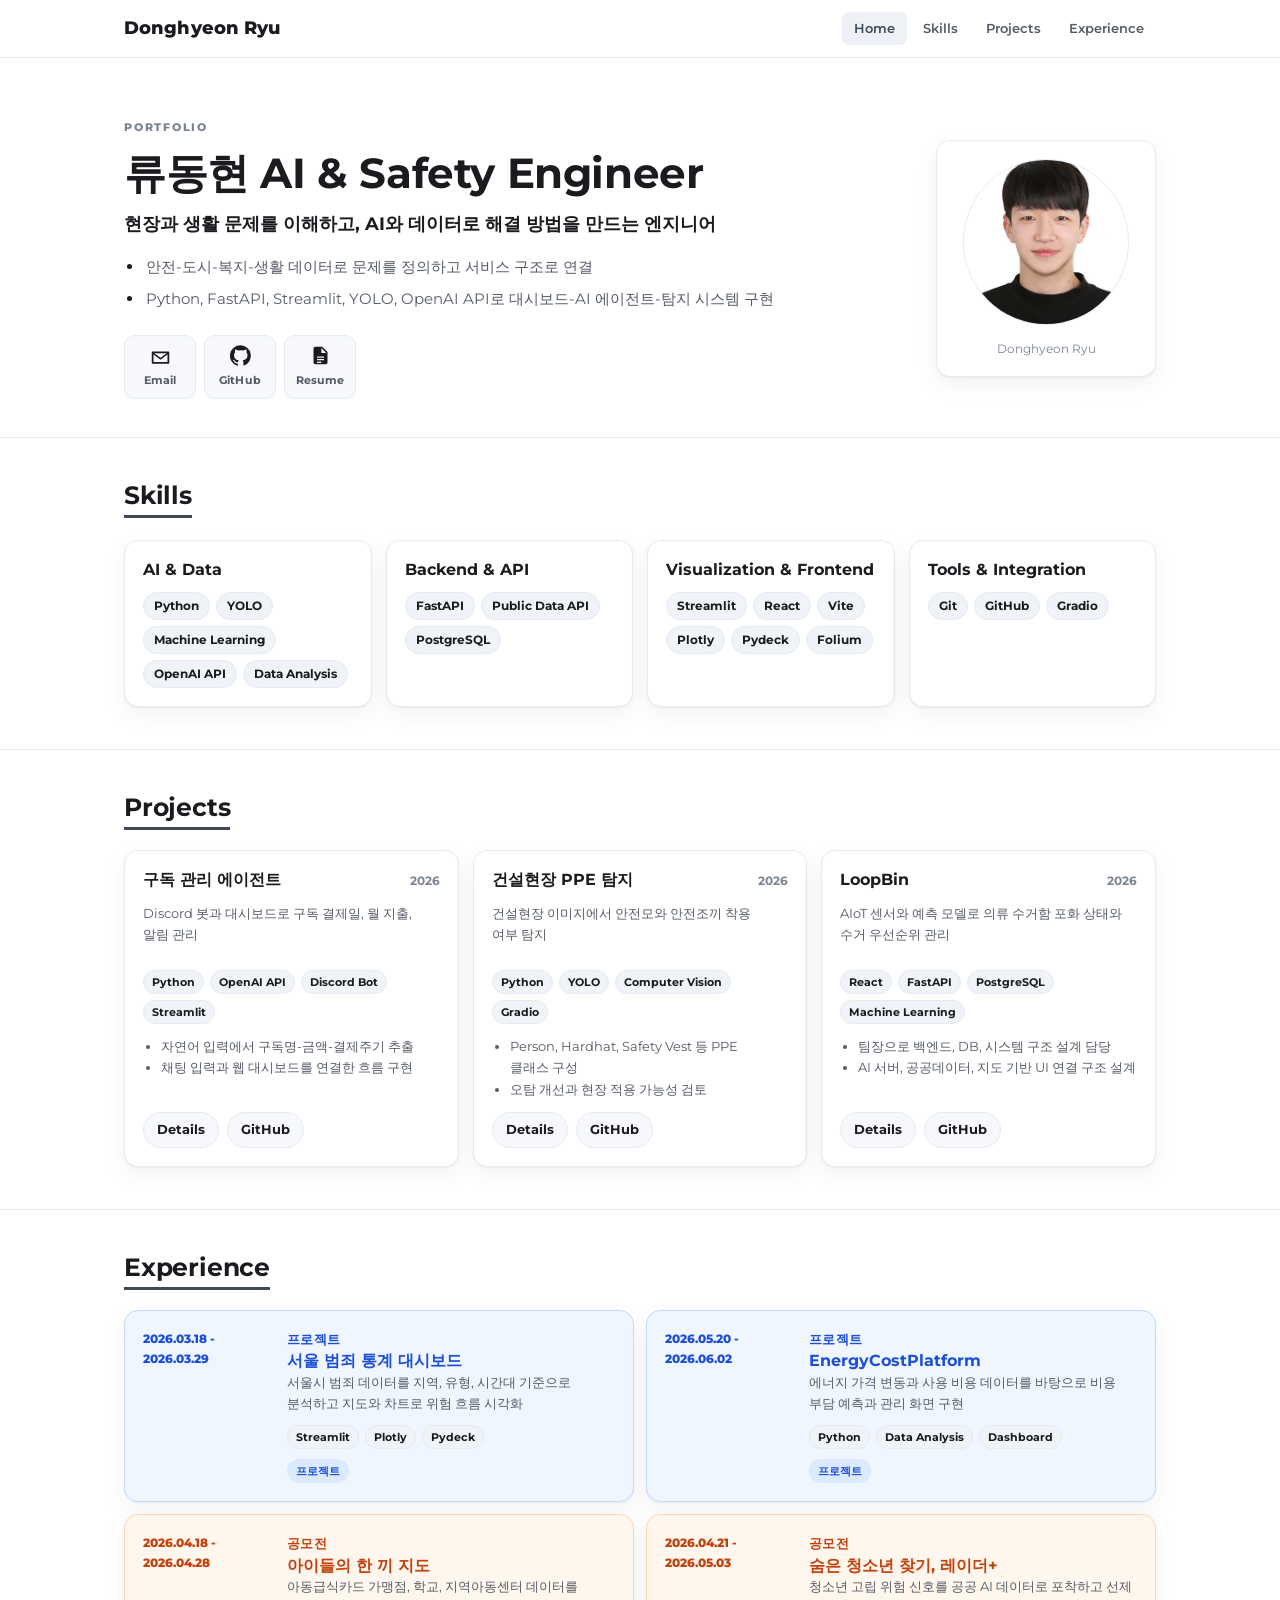
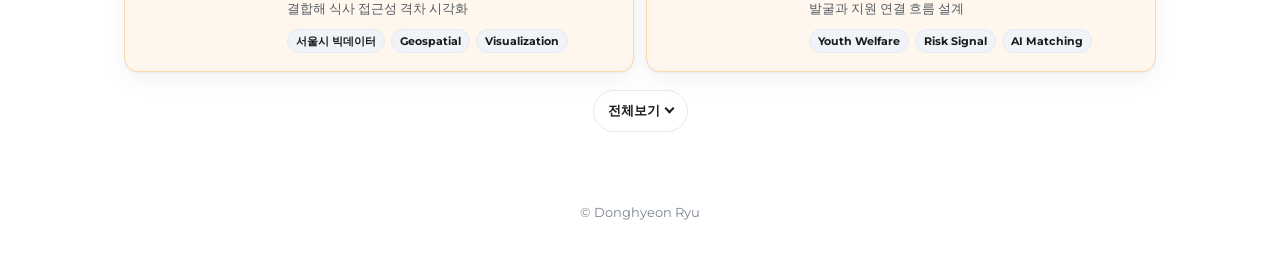
==== commit dab2ca63: "Add resume page and update portfolio experience" ====
--- a/index.html
+++ b/index.html
@@ -50,7 +50,7 @@
               </svg>
               <span>GitHub</span>
             </a>
-            <a href="#" aria-disabled="true" aria-label="Resume">
+            <a href="./resume/index.html" aria-label="Resume">
               <svg viewBox="0 0 24 24" fill="currentColor" aria-hidden="true">
                 <path d="M14 2H6a2 2 0 0 0-2 2v16a2 2 0 0 0 2 2h12a2 2 0 0 0 2-2V8l-6-6zm-1 7V3.5L18.5 9H13zM8 13h8v1.5H8zm0 3h8v1.5H8zm0 3h5v1.5H8z"/>
               </svg>
@@ -190,11 +190,11 @@
         <div class="section-head">
           <h2>Experience</h2>
         </div>
-        <div class="timeline">
+        <div class="timeline is-collapsed" data-experience-list>
           <article class="timeline-item project-item">
             <div class="timeline-date">2026.03.18 - 2026.03.29</div>
             <div>
-              <p class="timeline-type">Project</p>
+              <p class="timeline-type">프로젝트</p>
               <h3>서울 범죄 통계 대시보드</h3>
               <p>서울시 범죄 데이터를 지역, 유형, 시간대 기준으로 분석하고 지도와 차트로 위험 흐름 시각화</p>
               <div class="chip-row small">
@@ -202,13 +202,13 @@
                 <span>Plotly</span>
                 <span>Pydeck</span>
               </div>
-              <span class="status-pill">Project</span>
+              <span class="status-pill">프로젝트</span>
             </div>
           </article>
           <article class="timeline-item project-item">
             <div class="timeline-date">2026.05.20 - 2026.06.02</div>
             <div>
-              <p class="timeline-type">Project</p>
+              <p class="timeline-type">프로젝트</p>
               <h3>EnergyCostPlatform</h3>
               <p>에너지 가격 변동과 사용 비용 데이터를 바탕으로 비용 부담 예측과 관리 화면 구현</p>
               <div class="chip-row small">
@@ -216,13 +216,13 @@
                 <span>Data Analysis</span>
                 <span>Dashboard</span>
               </div>
-              <span class="status-pill">Project</span>
+              <span class="status-pill">프로젝트</span>
             </div>
           </article>
           <article class="timeline-item contest-item">
             <div class="timeline-date">2026.04.18 - 2026.04.28</div>
             <div>
-              <p class="timeline-type">Competition</p>
+              <p class="timeline-type">공모전</p>
               <h3>아이들의 한 끼 지도</h3>
               <p>아동급식카드 가맹점, 학교, 지역아동센터 데이터를 결합해 식사 접근성 격차 시각화</p>
               <div class="chip-row small">
@@ -236,7 +236,7 @@
           <article class="timeline-item contest-item">
             <div class="timeline-date">2026.04.21 - 2026.05.03</div>
             <div>
-              <p class="timeline-type">Competition</p>
+              <p class="timeline-type">공모전</p>
               <h3>숨은 청소년 찾기, 레이더+</h3>
               <p>청소년 고립 위험 신호를 공공 AI 데이터로 포착하고 선제 발굴과 지원 연결 흐름 설계</p>
               <div class="chip-row small">
@@ -250,7 +250,7 @@
           <article class="timeline-item contest-item">
             <div class="timeline-date">2026.04.21 - 2026.05.03</div>
             <div>
-              <p class="timeline-type">Competition</p>
+              <p class="timeline-type">공모전</p>
               <h3>SafeRoad</h3>
               <p>범죄, 불안, 보행 환경 데이터를 활용해 최단거리보다 안심할 수 있는 이동 경로 추천</p>
               <div class="chip-row small">
@@ -264,7 +264,7 @@
           <article class="timeline-item contest-item">
             <div class="timeline-date">2026.04.28 - 2026.05.10</div>
             <div>
-              <p class="timeline-type">Competition</p>
+              <p class="timeline-type">공모전</p>
               <h3>퇴사 전 생존지수</h3>
               <p>고용과 지역 데이터를 기반으로 이직 위험 신호 분석, 지역별 노동 환경 리포트 구성</p>
               <div class="chip-row small">
@@ -278,7 +278,7 @@
           <article class="timeline-item contest-item">
             <div class="timeline-date">2026.05.14 - 2026.05.27</div>
             <div>
-              <p class="timeline-type">Competition</p>
+              <p class="timeline-type">공모전</p>
               <h3>Reconnect</h3>
               <p>고립 청년의 상태를 점검하고 회복 단계에 맞는 공공 지원과 상담 자원 연결</p>
               <div class="chip-row small">
@@ -292,7 +292,7 @@
           <article class="timeline-item contest-item">
             <div class="timeline-date">2026.05.15 - 2026.05.27</div>
             <div>
-              <p class="timeline-type">Competition</p>
+              <p class="timeline-type">공모전</p>
               <h3>AI Hospital</h3>
               <p>야간 소아 진료 공백을 지역별로 탐지하고 대체 진료 가능 경로 안내</p>
               <div class="chip-row small">
@@ -306,7 +306,7 @@
           <article class="timeline-item contest-item">
             <div class="timeline-date">2026.05.16 - 2026.05.28</div>
             <div>
-              <p class="timeline-type">Competition</p>
+              <p class="timeline-type">공모전</p>
               <h3>새벽 응급 이동 가이드</h3>
               <p>국토교통 데이터를 활용해 심야와 새벽 시간대 응급 이동 수단과 경로 선택 지원</p>
               <div class="chip-row small">
@@ -320,7 +320,7 @@
           <article class="timeline-item contest-item">
             <div class="timeline-date">2026.05.17 - 2026.05.28</div>
             <div>
-              <p class="timeline-type">Competition</p>
+              <p class="timeline-type">공모전</p>
               <h3>안심 바우처+</h3>
               <p>식의약 공공데이터를 활용해 바우처 사용처의 식품 안전, 가격, 영양 정보 연결</p>
               <div class="chip-row small">
@@ -334,7 +334,7 @@
           <article class="timeline-item contest-item">
             <div class="timeline-date">2026.05.28 - 2026.06.07</div>
             <div>
-              <p class="timeline-type">Competition</p>
+              <p class="timeline-type">공모전</p>
               <h3>인천 공공데이터 AI 서비스</h3>
               <p>인천 지역 공공데이터를 활용해 생활 문제를 정의하고 AI 기반 조회, 추천 구조 정리</p>
               <div class="chip-row small">
@@ -348,7 +348,7 @@
           <article class="timeline-item contest-item">
             <div class="timeline-date">2026.05.30 - 2026.06.08</div>
             <div>
-              <p class="timeline-type">Competition</p>
+              <p class="timeline-type">공모전</p>
               <h3>문득, 문화</h3>
               <p>문화 공공데이터를 활용해 사용자 상황과 취향에 맞는 문화 활동 추천 흐름 설계</p>
               <div class="chip-row small">
@@ -360,6 +360,10 @@
             </div>
           </article>
         </div>
+        <button class="experience-toggle" type="button" data-experience-toggle aria-expanded="false">
+          <span>전체보기</span>
+          <span class="toggle-arrow" aria-hidden="true"></span>
+        </button>
       </div>
     </section>
 
--- a/assets/css/style.css
+++ b/assets/css/style.css
@@ -888,13 +888,18 @@
 
 .timeline {
   display: grid;
+  grid-template-columns: repeat(2, minmax(0, 1fr));
   gap: 12px;
 }
 
+.timeline.is-collapsed .timeline-item:nth-child(n + 5) {
+  display: none;
+}
+
 .timeline-item {
   display: grid;
-  grid-template-columns: 170px minmax(0, 1fr);
-  gap: 18px;
+  grid-template-columns: 130px minmax(0, 1fr);
+  gap: 14px;
   padding: 18px;
 }
 
@@ -929,8 +934,7 @@
   color: var(--fg-soft);
   font-size: 11px;
   font-weight: 800;
-  letter-spacing: 0.08em;
-  text-transform: uppercase;
+  letter-spacing: 0.02em;
 }
 
 .project-item .timeline-type {
@@ -954,6 +958,52 @@
   color: #9a3412;
   font-size: 11px;
   font-weight: 800;
+}
+
+.contest-item .status-pill {
+  display: none;
+}
+
+.project-item .status-pill {
+  background: #dbeafe;
+  color: #1d4ed8;
+}
+
+.experience-toggle {
+  display: flex;
+  align-items: center;
+  gap: 6px;
+  width: fit-content;
+  margin: 18px auto 0;
+  padding: 9px 14px;
+  border: 1px solid var(--border);
+  border-radius: 999px;
+  background: white;
+  color: var(--fg);
+  font: inherit;
+  font-size: 13px;
+  font-weight: 800;
+  cursor: pointer;
+  transition: border-color 0.2s ease, color 0.2s ease, transform 0.2s ease;
+}
+
+.experience-toggle:hover {
+  border-color: var(--accent);
+  color: var(--accent);
+}
+
+.experience-toggle .toggle-arrow {
+  display: inline-block;
+  width: 7px;
+  height: 7px;
+  border-right: 2px solid currentColor;
+  border-bottom: 2px solid currentColor;
+  transform: translateY(-2px) rotate(45deg);
+  transition: transform 0.2s ease;
+}
+
+.experience-toggle[aria-expanded="true"] .toggle-arrow {
+  transform: translateY(2px) rotate(225deg);
 }
 
 .email-modal {
@@ -1090,9 +1140,421 @@
   text-align: center;
 }
 
-@media (max-width: 860px) {
+.resume-page {
+  background: #e5e5e5;
+  color: #111111;
+  font-family: "Noto Sans KR", "Montserrat", -apple-system, BlinkMacSystemFont, "Segoe UI", sans-serif;
+  font-size: 12.5px;
+  font-weight: 400;
+  line-height: 1.52;
+}
+
+.resume-page strong {
+  font-weight: 800;
+}
+
+.resume-toolbar {
+  display: flex;
+  justify-content: flex-end;
+  width: 794px;
+  margin: 0 auto;
+  padding: 16px 0 18px;
+}
+
+.resume-download {
+  display: inline-flex;
+  align-items: center;
+  padding: 6px 13px;
+  border: 1px solid #cfd5dd;
+  border-radius: 5px;
+  background: #ffffff;
+  color: #111111;
+  font: inherit;
+  font-size: 12px;
+  font-weight: 800;
+  cursor: pointer;
+}
+
+.resume-download:hover {
+  text-decoration: none;
+}
+
+.resume-book {
+  display: grid;
+  gap: 28px;
+  justify-content: center;
+  padding-bottom: 48px;
+}
+
+.resume-sheet {
+  width: 794px;
+  height: 1123px;
+  padding: 56px 58px;
+  background: #ffffff;
+  box-shadow: 0 10px 35px rgba(15, 23, 42, 0.16);
+  break-after: auto;
+  page-break-after: auto;
+}
+
+.resume-sheet-first {
+  break-after: page;
+  page-break-after: always;
+}
+
+.resume-hero {
+  display: grid;
+  grid-template-columns: minmax(0, 1fr) 248px;
+  align-items: end;
+  gap: 42px;
+  padding-bottom: 18px;
+  border-bottom: 1px solid #b7b7b7;
+}
+
+.resume-title h1 {
+  margin: 0;
+  font-size: 56px;
+  font-weight: 800;
+  line-height: 0.9;
+  letter-spacing: -0.055em;
+}
+
+.resume-title p {
+  margin: 11px 0 0;
+  font-size: 18px;
+  font-weight: 800;
+  line-height: 1;
+}
+
+.resume-contact {
+  display: grid;
+  gap: 5px;
+  margin: 0;
+  font-size: 12px;
+  line-height: 1.3;
+}
+
+.resume-contact div {
+  display: grid;
+  grid-template-columns: 64px minmax(0, 1fr);
+  gap: 12px;
+}
+
+.resume-contact dt {
+  color: #777777;
+  font-weight: 500;
+  letter-spacing: 0.03em;
+}
+
+.resume-contact dd {
+  margin: 0;
+  font-family: "Montserrat", "Noto Sans KR", sans-serif;
+  font-weight: 500;
+  letter-spacing: 0.01em;
+}
+
+.resume-intro {
+  display: grid;
+  grid-template-columns: 155px minmax(0, 1fr);
+  gap: 28px;
+  padding: 20px 0 20px;
+}
+
+.resume-profile img {
+  width: 155px;
+  height: 207px;
+  display: block;
+  object-fit: contain;
+  object-position: center top;
+  background: #ffffff;
+}
+
+.resume-links {
+  display: flex;
+  justify-content: center;
+  gap: 15px;
+  margin-top: 12px;
+}
+
+.resume-links a {
+  display: inline-flex;
+  align-items: center;
+  justify-content: center;
+  width: 24px;
+  height: 24px;
+  color: #5d5d5d;
+}
+
+.resume-links svg {
+  width: 19px;
+  height: 19px;
+  fill: currentColor;
+}
+
+.resume-copy p {
+  margin: 0 0 10px;
+  font-size: 14px;
+}
+
+.resume-summary {
+  margin-bottom: 16px;
+  padding: 13px 22px;
+  border-radius: 4px;
+  background: #fff6d8;
+}
+
+.resume-summary h2,
+.resume-section h2 {
+  margin: 0 0 12px;
+  font-family: "Montserrat", "Noto Sans KR", sans-serif;
+  font-size: 13px;
+  font-weight: 800;
+  letter-spacing: 0.04em;
+  text-transform: uppercase;
+}
+
+.resume-summary ul,
+.resume-project ul {
+  margin: 0;
+  padding-left: 17px;
+}
+
+.resume-summary li,
+.resume-project li {
+  margin: 5px 0;
+}
+
+.resume-project li {
+  margin: 4px 0;
+}
+
+.resume-section {
+  margin-top: 18px;
+}
+
+.resume-section > h2 {
+  padding-bottom: 8px;
+  border-bottom: 1px solid #b7b7b7;
+  color: #000000;
+  font-size: 23px;
+  line-height: 1.1;
+  letter-spacing: -0.03em;
+  text-transform: none;
+}
+
+.resume-project header h3 {
+  margin: 0 0 2px;
+  font-family: "Montserrat", "Noto Sans KR", sans-serif;
+  font-size: 23px;
+  font-weight: 800;
+  line-height: 1.15;
+}
+
+.project-subscribe h3 {
+  color: #2563eb;
+}
+
+.project-ppe h3 {
+  color: #6d55b6;
+}
+
+.project-loopbin h3 {
+  color: #d72525;
+}
+
+.resume-period {
+  margin: 0;
+  color: #000000;
+  font-weight: 800;
+}
+
+.resume-project h4 {
+  margin: 0 0 5px;
+  font-size: 14px;
+  font-weight: 800;
+}
+
+.resume-sheet-second {
+  padding-top: 34px;
+}
+
+.resume-project {
+  padding: 12px 0 16px;
+  border-bottom: 1px solid #d2d2d2;
+}
+
+.resume-project:last-child {
+  border-bottom: 0;
+}
+
+.resume-project header {
+  display: flex;
+  align-items: flex-end;
+  justify-content: space-between;
+  gap: 18px;
+  margin-bottom: 11px;
+  padding-bottom: 7px;
+  border-bottom: 1px solid #1f2933;
+}
+
+.resume-project header div {
+  display: flex;
+  align-items: baseline;
+  gap: 12px;
+}
+
+.resume-project header h3 {
+  font-size: 24px;
+}
+
+.resume-project header span {
+  color: #111111;
+  font-family: "Montserrat", "Noto Sans KR", sans-serif;
+  font-size: 13px;
+  font-weight: 800;
+}
+
+.resume-project header a {
+  color: #2457c5;
+  font-size: 12px;
+  font-weight: 800;
+}
+
+.resume-project-body {
+  display: grid;
+  grid-template-columns: 255px minmax(0, 1fr);
+  gap: 34px;
+}
+
+.resume-project-body aside p {
+  margin: 0 0 11px;
+  color: #3f4a5a;
+  font-size: 11px;
+  line-height: 1.55;
+}
+
+.resume-project-body aside strong {
+  display: block;
+  margin-bottom: 13px;
+  line-height: 1.65;
+}
+
+.resume-project-body aside h4 {
+  margin-top: 18px;
+}
+
+.resume-project-body div > h4 + ul {
+  margin-bottom: 11px;
+}
+
+.resume-project-body aside a {
+  margin-right: 8px;
+  color: #2457c5;
+  font-weight: 800;
+}
+
+.resume-tags {
+  display: flex;
+  flex-wrap: wrap;
+  gap: 5px;
+}
+
+.resume-tags span {
+  padding: 2px 7px;
+  border: 1px solid #cfd5dd;
+  border-radius: 999px;
+  background: #ffffff;
+  font-size: 10px;
+  font-weight: 700;
+  line-height: 1.35;
+}
+
+.resume-competition-grid {
+  display: grid;
+  grid-template-columns: repeat(2, minmax(0, 1fr));
+  gap: 9px 18px;
+}
+
+.resume-competition-grid h3,
+.resume-skill-grid h3 {
+  margin: 0 0 4px;
+  font-size: 14px;
+  font-weight: 800;
+}
+
+.resume-competition-grid p,
+.resume-skill-grid p {
+  margin: 0;
+  color: #454545;
+}
+
+.resume-skill-grid {
+  display: grid;
+  grid-template-columns: repeat(2, minmax(0, 1fr));
+  gap: 10px 24px;
+}
+
+@media print {
+  @page {
+    size: A4;
+    margin: 0;
+  }
+
+  html,
+  body {
+    width: 210mm;
+    background: #ffffff;
+  }
+
+  .resume-toolbar {
+    display: none;
+  }
+
+  .resume-book {
+    display: block;
+    padding: 0;
+  }
+
+  .resume-sheet {
+    width: 210mm;
+    height: 296mm;
+    margin: 0;
+    padding: 14.8mm 15.3mm;
+    box-shadow: none;
+    break-inside: avoid;
+    page-break-inside: avoid;
+  }
+
+  .resume-sheet:last-child {
+    break-after: auto;
+    page-break-after: auto;
+  }
+
+  .resume-sheet-second {
+    padding-top: 11mm;
+  }
+
+  .resume-sheet-second .resume-project {
+    padding: 3.2mm 0 3.8mm;
+  }
+
+  .resume-sheet-second .resume-project-body aside h4 {
+    margin-top: 4mm;
+  }
+
+  .resume-sheet-second .resume-project li {
+    margin: 0.8mm 0;
+  }
+
+  a {
+    color: inherit;
+    text-decoration: none;
+  }
+}
+
+@media screen and (max-width: 860px) {
   .hero-grid,
   .two-col,
+  .timeline,
   .timeline-item {
     grid-template-columns: 1fr;
   }
@@ -1136,9 +1598,34 @@
     gap: 18px;
     padding: 24px 0;
   }
-}
-
-@media (max-width: 640px) {
+
+  .resume-sheet {
+    width: min(100% - 24px, 860px);
+    padding: 40px 28px;
+  }
+
+  .resume-hero,
+  .resume-intro,
+  .resume-project-body,
+  .resume-experience-list article {
+    grid-template-columns: 1fr;
+  }
+
+  .resume-hero {
+    align-items: start;
+    gap: 18px;
+  }
+
+  .resume-title h1 {
+    font-size: 42px;
+  }
+
+  .resume-skill-grid {
+    grid-template-columns: 1fr;
+  }
+}
+
+@media screen and (max-width: 640px) {
   .header-inner {
     align-items: flex-start;
     flex-direction: column;
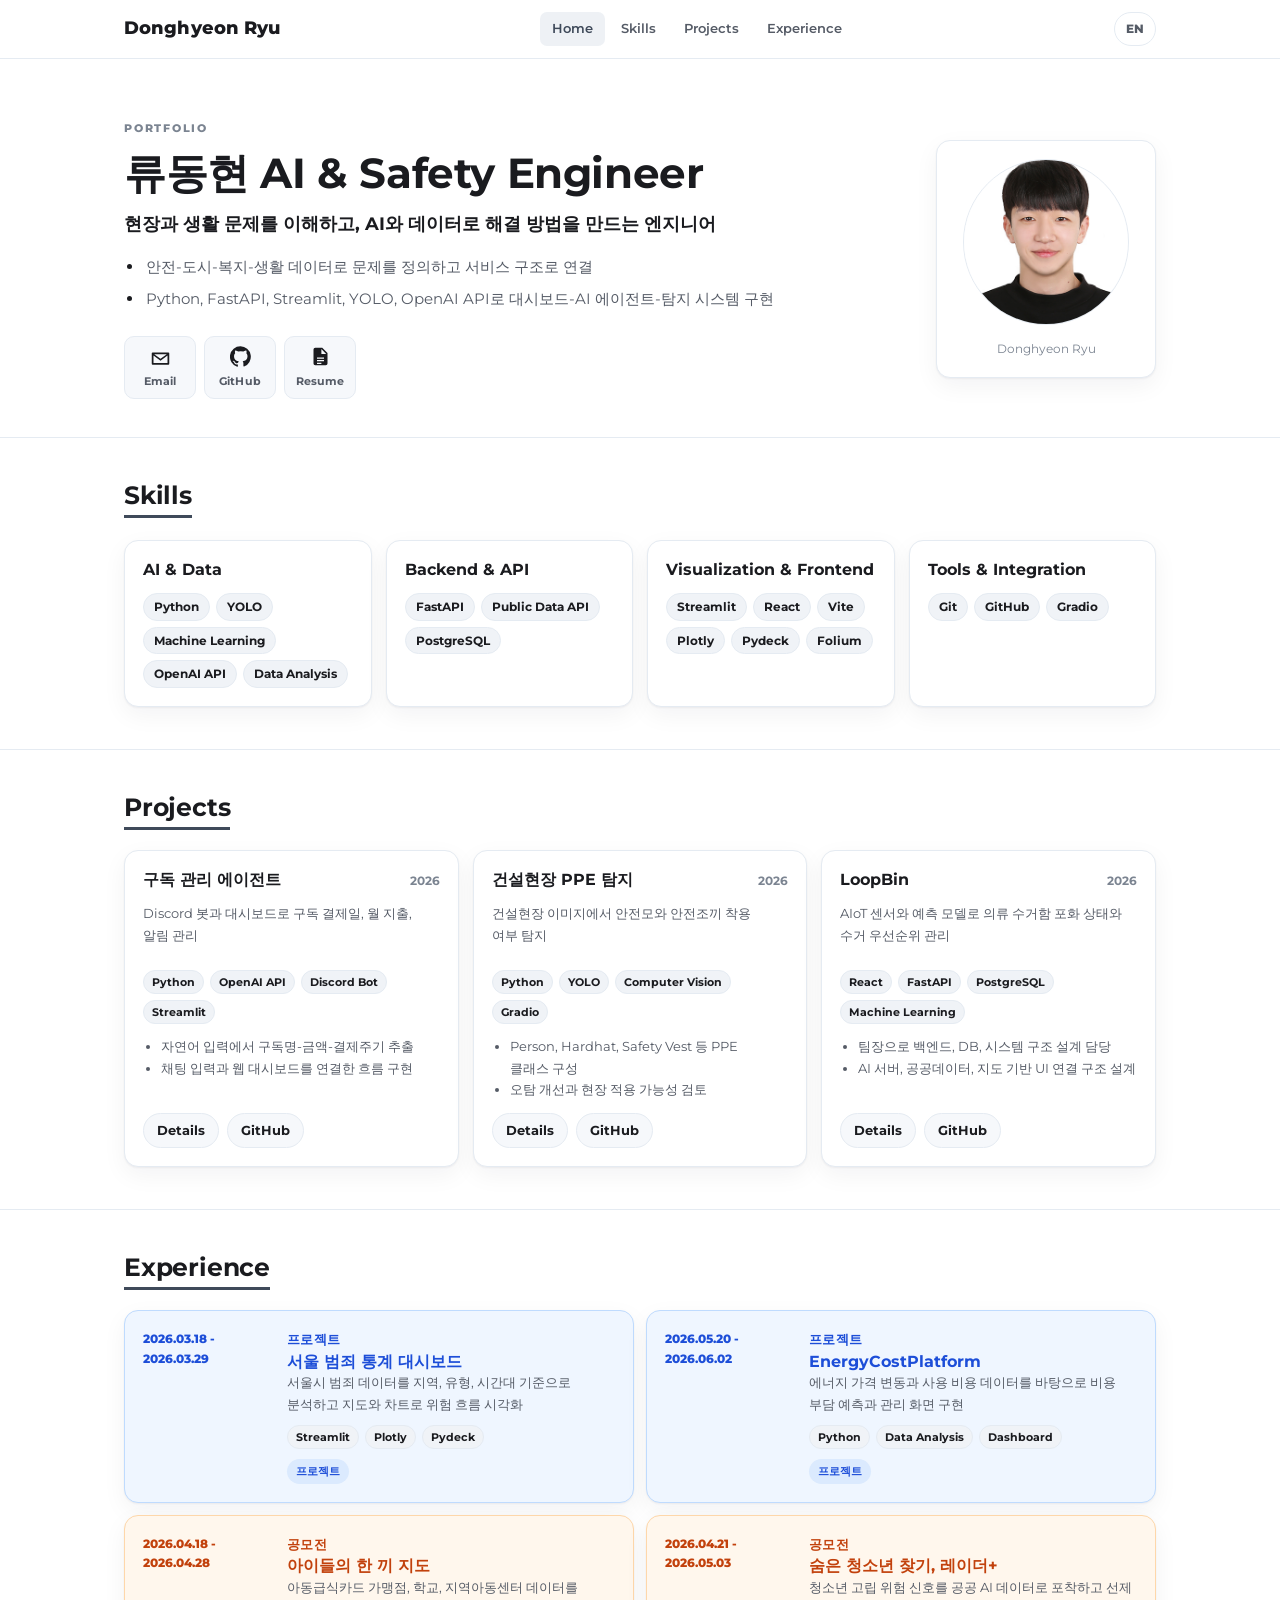
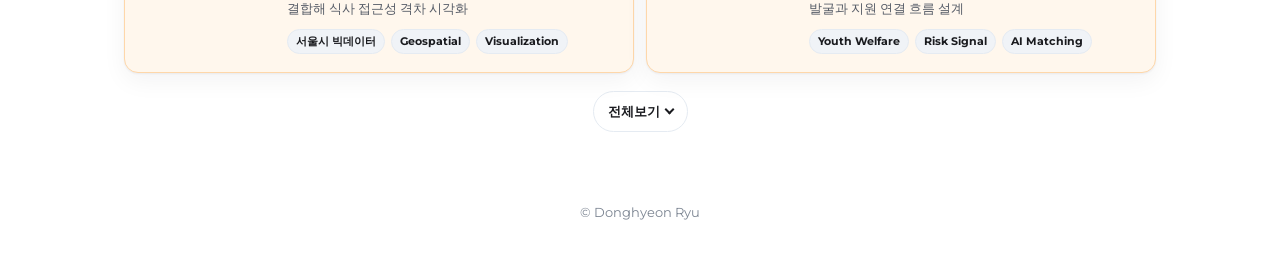
==== commit 42e3a579: "Update README and add language toggle" ====
--- a/index.html
+++ b/index.html
@@ -18,11 +18,14 @@
     <div class="header-inner">
       <a class="brand" href="#home">Donghyeon Ryu</a>
       <nav class="primary-nav" aria-label="Primary navigation">
-        <a href="#home">Home</a>
-        <a href="#skills">Skills</a>
-        <a href="#projects">Projects</a>
-        <a href="#experience">Experience</a>
+        <a href="#home" data-i18n="nav.home">Home</a>
+        <a href="#skills" data-i18n="nav.skills">Skills</a>
+        <a href="#projects" data-i18n="nav.projects">Projects</a>
+        <a href="#experience" data-i18n="nav.experience">Experience</a>
       </nav>
+      <button class="lang-toggle" type="button" data-lang-toggle aria-label="Switch language">
+        <span data-lang-label>EN</span>
+      </button>
     </div>
   </header>
 
@@ -30,12 +33,12 @@
     <section class="hero">
       <div class="container hero-grid">
         <div class="hero-copy">
-          <p class="eyebrow">PORTFOLIO</p>
-          <h1>류동현    AI & Safety Engineer</h1>
-          <p class="lead">현장과 생활 문제를 이해하고, AI와 데이터로 해결 방법을 만드는 엔지니어</p>
+          <p class="eyebrow" data-i18n="hero.eyebrow">PORTFOLIO</p>
+          <h1 data-i18n="hero.title">류동현    AI & Safety Engineer</h1>
+          <p class="lead" data-i18n="hero.lead">현장과 생활 문제를 이해하고, AI와 데이터로 해결 방법을 만드는 엔지니어</p>
           <ul class="summary-list">
-            <li>안전-도시-복지-생활 데이터로 문제를 정의하고 서비스 구조로 연결</li>
-            <li>Python, FastAPI, Streamlit, YOLO, OpenAI API로 대시보드-AI 에이전트-탐지 시스템 구현</li>
+            <li data-i18n="hero.summary1">안전-도시-복지-생활 데이터로 문제를 정의하고 서비스 구조로 연결</li>
+            <li data-i18n="hero.summary2">Python, FastAPI, Streamlit, YOLO, OpenAI API로 대시보드-AI 에이전트-탐지 시스템 구현</li>
           </ul>
           <div class="hero-actions" aria-label="Profile links">
             <button class="email-trigger" type="button" aria-label="Email" data-email-open>
@@ -54,7 +57,7 @@
               <svg viewBox="0 0 24 24" fill="currentColor" aria-hidden="true">
                 <path d="M14 2H6a2 2 0 0 0-2 2v16a2 2 0 0 0 2 2h12a2 2 0 0 0 2-2V8l-6-6zm-1 7V3.5L18.5 9H13zM8 13h8v1.5H8zm0 3h8v1.5H8zm0 3h5v1.5H8z"/>
               </svg>
-              <span>Resume</span>
+              <span data-i18n="hero.resume">Resume</span>
             </a>
           </div>
         </div>
@@ -67,7 +70,7 @@
 
     <section class="block" id="skills">
       <div class="container">
-        <h2>Skills</h2>
+        <h2 data-i18n="sections.skills">Skills</h2>
         <div class="skill-grid">
           <div class="skill-group">
             <h3>AI & Data</h3>
@@ -99,7 +102,7 @@
             </div>
           </div>
           <div class="skill-group">
-            <h3>Tools & Integration</h3>
+              <h3 data-i18n="skills.tools">Tools & Integration</h3>
             <div class="chip-row">
               <span>Git</span>
               <span>GitHub</span>
@@ -113,15 +116,15 @@
     <section class="block" id="projects">
       <div class="container">
         <div class="section-head">
-          <h2>Projects</h2>
+          <h2 data-i18n="sections.projects">Projects</h2>
         </div>
         <div class="project-grid">
           <article class="project-card">
             <div class="project-top">
-              <h3>구독 관리 에이전트</h3>
+              <h3 data-i18n="projects.subscribe.title">구독 관리 에이전트</h3>
               <span class="period">2026</span>
             </div>
-            <p>Discord 봇과 대시보드로 구독 결제일, 월 지출, 알림 관리</p>
+            <p data-i18n="projects.subscribe.desc">Discord 봇과 대시보드로 구독 결제일, 월 지출, 알림 관리</p>
             <div class="chip-row small">
               <span>Python</span>
               <span>OpenAI API</span>
@@ -129,21 +132,21 @@
               <span>Streamlit</span>
             </div>
             <ul>
-              <li>자연어 입력에서 구독명-금액-결제주기 추출</li>
-              <li>채팅 입력과 웹 대시보드를 연결한 흐름 구현</li>
+              <li data-i18n="projects.subscribe.li1">자연어 입력에서 구독명-금액-결제주기 추출</li>
+              <li data-i18n="projects.subscribe.li2">채팅 입력과 웹 대시보드를 연결한 흐름 구현</li>
             </ul>
             <div class="card-links">
-              <a href="./projects/index.html#subscribe">Details</a>
+              <a href="./projects/index.html#subscribe" data-i18n="links.details">Details</a>
               <a href="https://github.com/RyuGPT1/subscribe_service_agent" target="_blank" rel="noopener">GitHub</a>
             </div>
           </article>
 
           <article class="project-card">
             <div class="project-top">
-              <h3>건설현장 PPE 탐지</h3>
+              <h3 data-i18n="projects.ppe.title">건설현장 PPE 탐지</h3>
               <span class="period">2026</span>
             </div>
-            <p>건설현장 이미지에서 안전모와 안전조끼 착용 여부 탐지</p>
+            <p data-i18n="projects.ppe.desc">건설현장 이미지에서 안전모와 안전조끼 착용 여부 탐지</p>
             <div class="chip-row small">
               <span>Python</span>
               <span>YOLO</span>
@@ -151,11 +154,11 @@
               <span>Gradio</span>
             </div>
             <ul>
-              <li>Person, Hardhat, Safety Vest 등 PPE 클래스 구성</li>
-              <li>오탐 개선과 현장 적용 가능성 검토</li>
+              <li data-i18n="projects.ppe.li1">Person, Hardhat, Safety Vest 등 PPE 클래스 구성</li>
+              <li data-i18n="projects.ppe.li2">오탐 개선과 현장 적용 가능성 검토</li>
             </ul>
             <div class="card-links">
-              <a href="./projects/index.html#ppe">Details</a>
+              <a href="./projects/index.html#ppe" data-i18n="links.details">Details</a>
               <a href="https://github.com/RyuGPT1/minipr1_7" target="_blank" rel="noopener">GitHub</a>
             </div>
           </article>
@@ -165,7 +168,7 @@
               <h3>LoopBin</h3>
               <span class="period">2026</span>
             </div>
-            <p>AIoT 센서와 예측 모델로 의류 수거함 포화 상태와 수거 우선순위 관리</p>
+            <p data-i18n="projects.loopbin.desc">AIoT 센서와 예측 모델로 의류 수거함 포화 상태와 수거 우선순위 관리</p>
             <div class="chip-row small">
               <span>React</span>
               <span>FastAPI</span>
@@ -173,11 +176,11 @@
               <span>Machine Learning</span>
             </div>
             <ul>
-              <li>팀장으로 백엔드, DB, 시스템 구조 설계 담당</li>
-              <li>AI 서버, 공공데이터, 지도 기반 UI 연결 구조 설계</li>
+              <li data-i18n="projects.loopbin.li1">팀장으로 백엔드, DB, 시스템 구조 설계 담당</li>
+              <li data-i18n="projects.loopbin.li2">AI 서버, 공공데이터, 지도 기반 UI 연결 구조 설계</li>
             </ul>
             <div class="card-links">
-              <a href="./projects/index.html#loopbin">Details</a>
+              <a href="./projects/index.html#loopbin" data-i18n="links.details">Details</a>
               <a href="https://github.com/RyuGPT1/project_2.0_LoopBin" target="_blank" rel="noopener">GitHub</a>
             </div>
           </article>
@@ -188,7 +191,7 @@
     <section class="block" id="experience">
       <div class="container">
         <div class="section-head">
-          <h2>Experience</h2>
+          <h2 data-i18n="sections.experience">Experience</h2>
         </div>
         <div class="timeline is-collapsed" data-experience-list>
           <article class="timeline-item project-item">
--- a/assets/css/style.css
+++ b/assets/css/style.css
@@ -121,6 +121,27 @@
   text-decoration: none;
 }
 
+.lang-toggle {
+  flex: 0 0 auto;
+  min-width: 42px;
+  padding: 6px 10px;
+  border: 1px solid var(--border);
+  border-radius: 999px;
+  background: white;
+  color: var(--fg-muted);
+  font: inherit;
+  font-size: 12px;
+  font-weight: 800;
+  cursor: pointer;
+  transition: border-color 0.2s ease, color 0.2s ease, background 0.2s ease;
+}
+
+.lang-toggle:hover {
+  border-color: var(--accent);
+  color: var(--accent);
+  background: var(--accent-soft);
+}
+
 .hero {
   padding: 60px 0 38px;
 }
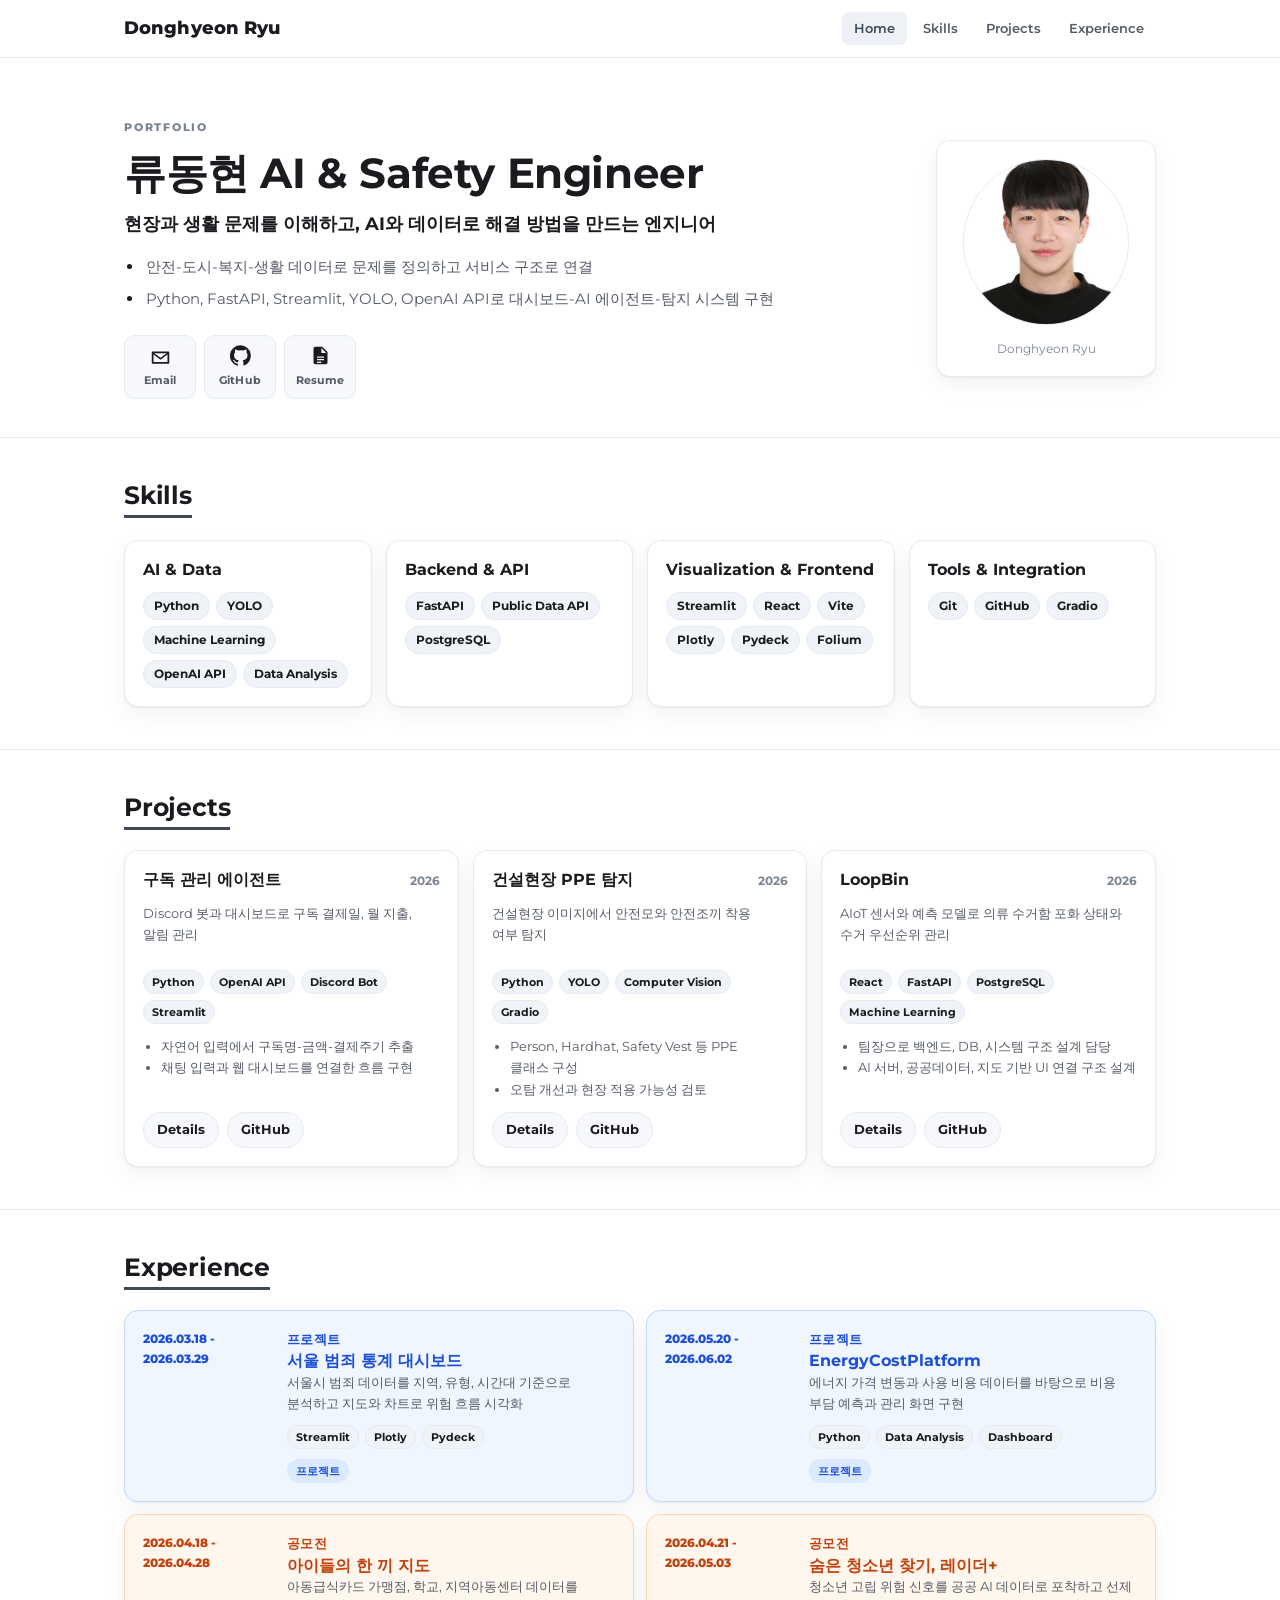
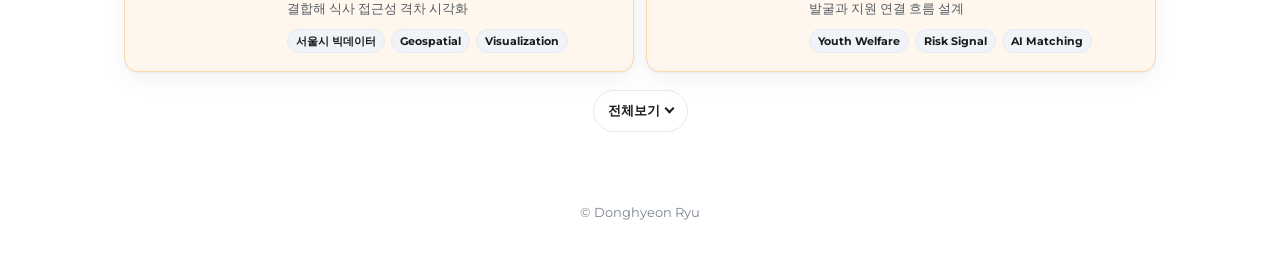
==== commit a34eb208: "Move language toggle to README" ====
--- a/index.html
+++ b/index.html
@@ -18,14 +18,11 @@
     <div class="header-inner">
       <a class="brand" href="#home">Donghyeon Ryu</a>
       <nav class="primary-nav" aria-label="Primary navigation">
-        <a href="#home" data-i18n="nav.home">Home</a>
-        <a href="#skills" data-i18n="nav.skills">Skills</a>
-        <a href="#projects" data-i18n="nav.projects">Projects</a>
-        <a href="#experience" data-i18n="nav.experience">Experience</a>
+        <a href="#home">Home</a>
+        <a href="#skills">Skills</a>
+        <a href="#projects">Projects</a>
+        <a href="#experience">Experience</a>
       </nav>
-      <button class="lang-toggle" type="button" data-lang-toggle aria-label="Switch language">
-        <span data-lang-label>EN</span>
-      </button>
     </div>
   </header>
 
@@ -33,12 +30,12 @@
     <section class="hero">
       <div class="container hero-grid">
         <div class="hero-copy">
-          <p class="eyebrow" data-i18n="hero.eyebrow">PORTFOLIO</p>
-          <h1 data-i18n="hero.title">류동현    AI & Safety Engineer</h1>
-          <p class="lead" data-i18n="hero.lead">현장과 생활 문제를 이해하고, AI와 데이터로 해결 방법을 만드는 엔지니어</p>
+          <p class="eyebrow">PORTFOLIO</p>
+          <h1>류동현    AI & Safety Engineer</h1>
+          <p class="lead">현장과 생활 문제를 이해하고, AI와 데이터로 해결 방법을 만드는 엔지니어</p>
           <ul class="summary-list">
-            <li data-i18n="hero.summary1">안전-도시-복지-생활 데이터로 문제를 정의하고 서비스 구조로 연결</li>
-            <li data-i18n="hero.summary2">Python, FastAPI, Streamlit, YOLO, OpenAI API로 대시보드-AI 에이전트-탐지 시스템 구현</li>
+            <li>안전-도시-복지-생활 데이터로 문제를 정의하고 서비스 구조로 연결</li>
+            <li>Python, FastAPI, Streamlit, YOLO, OpenAI API로 대시보드-AI 에이전트-탐지 시스템 구현</li>
           </ul>
           <div class="hero-actions" aria-label="Profile links">
             <button class="email-trigger" type="button" aria-label="Email" data-email-open>
@@ -57,7 +54,7 @@
               <svg viewBox="0 0 24 24" fill="currentColor" aria-hidden="true">
                 <path d="M14 2H6a2 2 0 0 0-2 2v16a2 2 0 0 0 2 2h12a2 2 0 0 0 2-2V8l-6-6zm-1 7V3.5L18.5 9H13zM8 13h8v1.5H8zm0 3h8v1.5H8zm0 3h5v1.5H8z"/>
               </svg>
-              <span data-i18n="hero.resume">Resume</span>
+              <span>Resume</span>
             </a>
           </div>
         </div>
@@ -70,7 +67,7 @@
 
     <section class="block" id="skills">
       <div class="container">
-        <h2 data-i18n="sections.skills">Skills</h2>
+        <h2>Skills</h2>
         <div class="skill-grid">
           <div class="skill-group">
             <h3>AI & Data</h3>
@@ -102,7 +99,7 @@
             </div>
           </div>
           <div class="skill-group">
-              <h3 data-i18n="skills.tools">Tools & Integration</h3>
+            <h3>Tools & Integration</h3>
             <div class="chip-row">
               <span>Git</span>
               <span>GitHub</span>
@@ -116,15 +113,15 @@
     <section class="block" id="projects">
       <div class="container">
         <div class="section-head">
-          <h2 data-i18n="sections.projects">Projects</h2>
+          <h2>Projects</h2>
         </div>
         <div class="project-grid">
           <article class="project-card">
             <div class="project-top">
-              <h3 data-i18n="projects.subscribe.title">구독 관리 에이전트</h3>
+              <h3>구독 관리 에이전트</h3>
               <span class="period">2026</span>
             </div>
-            <p data-i18n="projects.subscribe.desc">Discord 봇과 대시보드로 구독 결제일, 월 지출, 알림 관리</p>
+            <p>Discord 봇과 대시보드로 구독 결제일, 월 지출, 알림 관리</p>
             <div class="chip-row small">
               <span>Python</span>
               <span>OpenAI API</span>
@@ -132,21 +129,21 @@
               <span>Streamlit</span>
             </div>
             <ul>
-              <li data-i18n="projects.subscribe.li1">자연어 입력에서 구독명-금액-결제주기 추출</li>
-              <li data-i18n="projects.subscribe.li2">채팅 입력과 웹 대시보드를 연결한 흐름 구현</li>
+              <li>자연어 입력에서 구독명-금액-결제주기 추출</li>
+              <li>채팅 입력과 웹 대시보드를 연결한 흐름 구현</li>
             </ul>
             <div class="card-links">
-              <a href="./projects/index.html#subscribe" data-i18n="links.details">Details</a>
+              <a href="./projects/index.html#subscribe">Details</a>
               <a href="https://github.com/RyuGPT1/subscribe_service_agent" target="_blank" rel="noopener">GitHub</a>
             </div>
           </article>
 
           <article class="project-card">
             <div class="project-top">
-              <h3 data-i18n="projects.ppe.title">건설현장 PPE 탐지</h3>
+              <h3>건설현장 PPE 탐지</h3>
               <span class="period">2026</span>
             </div>
-            <p data-i18n="projects.ppe.desc">건설현장 이미지에서 안전모와 안전조끼 착용 여부 탐지</p>
+            <p>건설현장 이미지에서 안전모와 안전조끼 착용 여부 탐지</p>
             <div class="chip-row small">
               <span>Python</span>
               <span>YOLO</span>
@@ -154,11 +151,11 @@
               <span>Gradio</span>
             </div>
             <ul>
-              <li data-i18n="projects.ppe.li1">Person, Hardhat, Safety Vest 등 PPE 클래스 구성</li>
-              <li data-i18n="projects.ppe.li2">오탐 개선과 현장 적용 가능성 검토</li>
+              <li>Person, Hardhat, Safety Vest 등 PPE 클래스 구성</li>
+              <li>오탐 개선과 현장 적용 가능성 검토</li>
             </ul>
             <div class="card-links">
-              <a href="./projects/index.html#ppe" data-i18n="links.details">Details</a>
+              <a href="./projects/index.html#ppe">Details</a>
               <a href="https://github.com/RyuGPT1/minipr1_7" target="_blank" rel="noopener">GitHub</a>
             </div>
           </article>
@@ -168,7 +165,7 @@
               <h3>LoopBin</h3>
               <span class="period">2026</span>
             </div>
-            <p data-i18n="projects.loopbin.desc">AIoT 센서와 예측 모델로 의류 수거함 포화 상태와 수거 우선순위 관리</p>
+            <p>AIoT 센서와 예측 모델로 의류 수거함 포화 상태와 수거 우선순위 관리</p>
             <div class="chip-row small">
               <span>React</span>
               <span>FastAPI</span>
@@ -176,11 +173,11 @@
               <span>Machine Learning</span>
             </div>
             <ul>
-              <li data-i18n="projects.loopbin.li1">팀장으로 백엔드, DB, 시스템 구조 설계 담당</li>
-              <li data-i18n="projects.loopbin.li2">AI 서버, 공공데이터, 지도 기반 UI 연결 구조 설계</li>
+              <li>팀장으로 백엔드, DB, 시스템 구조 설계 담당</li>
+              <li>AI 서버, 공공데이터, 지도 기반 UI 연결 구조 설계</li>
             </ul>
             <div class="card-links">
-              <a href="./projects/index.html#loopbin" data-i18n="links.details">Details</a>
+              <a href="./projects/index.html#loopbin">Details</a>
               <a href="https://github.com/RyuGPT1/project_2.0_LoopBin" target="_blank" rel="noopener">GitHub</a>
             </div>
           </article>
@@ -191,7 +188,7 @@
     <section class="block" id="experience">
       <div class="container">
         <div class="section-head">
-          <h2 data-i18n="sections.experience">Experience</h2>
+          <h2>Experience</h2>
         </div>
         <div class="timeline is-collapsed" data-experience-list>
           <article class="timeline-item project-item">
--- a/assets/css/style.css
+++ b/assets/css/style.css
@@ -121,27 +121,6 @@
   text-decoration: none;
 }
 
-.lang-toggle {
-  flex: 0 0 auto;
-  min-width: 42px;
-  padding: 6px 10px;
-  border: 1px solid var(--border);
-  border-radius: 999px;
-  background: white;
-  color: var(--fg-muted);
-  font: inherit;
-  font-size: 12px;
-  font-weight: 800;
-  cursor: pointer;
-  transition: border-color 0.2s ease, color 0.2s ease, background 0.2s ease;
-}
-
-.lang-toggle:hover {
-  border-color: var(--accent);
-  color: var(--accent);
-  background: var(--accent-soft);
-}
-
 .hero {
   padding: 60px 0 38px;
 }
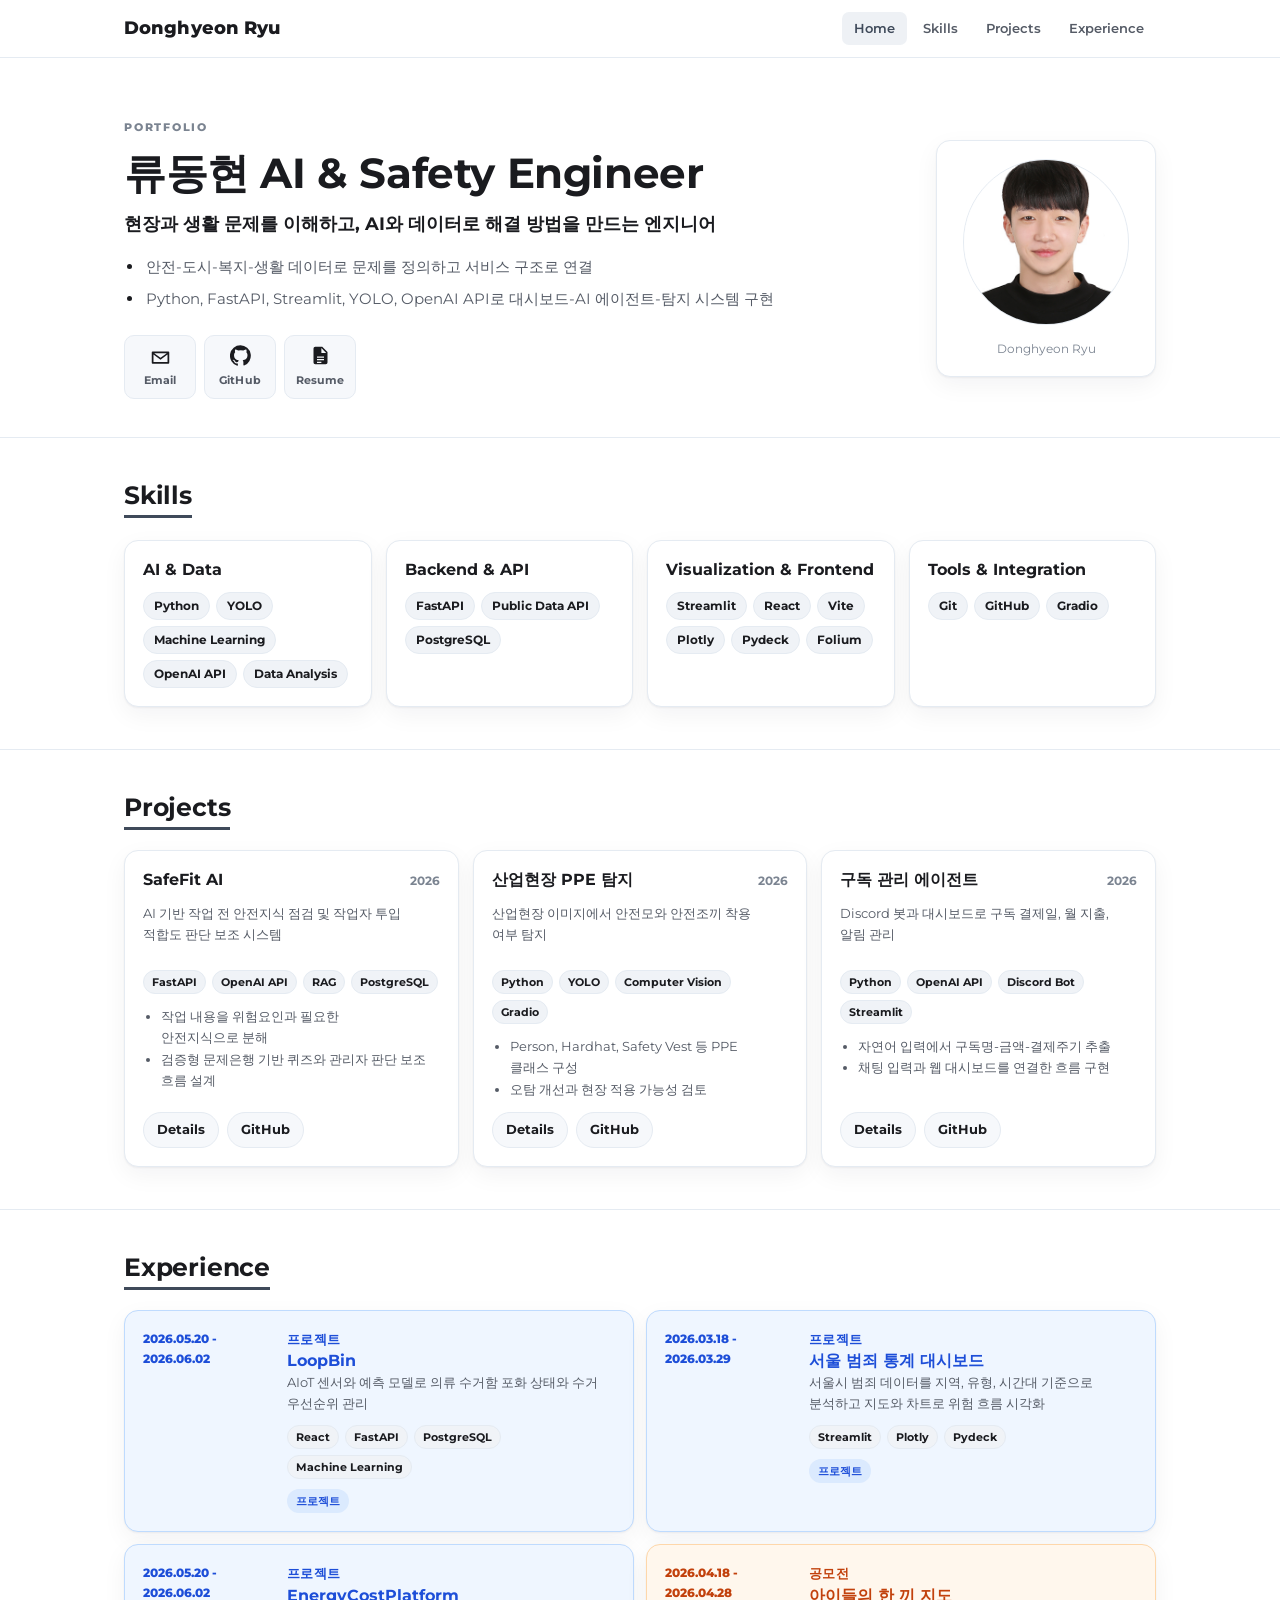
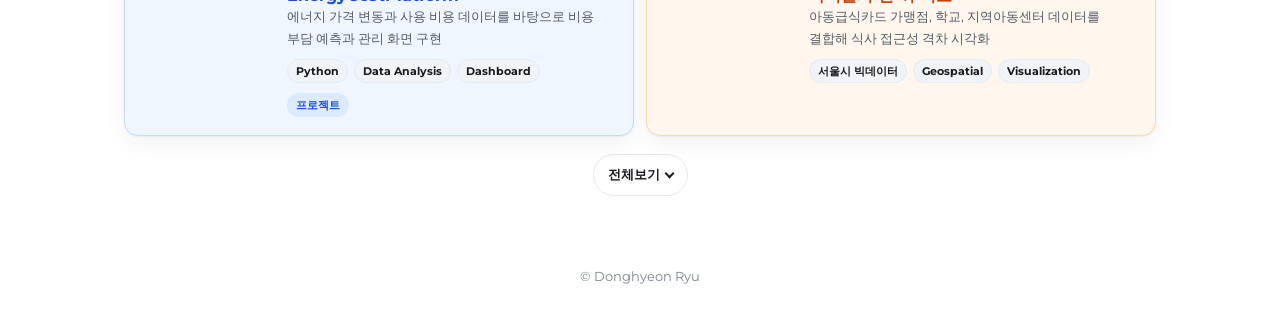
==== commit f0d91d83: "Add SafeFit AI project" ====
--- a/index.html
+++ b/index.html
@@ -118,6 +118,50 @@
         <div class="project-grid">
           <article class="project-card">
             <div class="project-top">
+              <h3>SafeFit AI</h3>
+              <span class="period">2026</span>
+            </div>
+            <p>AI 기반 작업 전 안전지식 점검 및 작업자 투입 적합도 판단 보조 시스템</p>
+            <div class="chip-row small">
+              <span>FastAPI</span>
+              <span>OpenAI API</span>
+              <span>RAG</span>
+              <span>PostgreSQL</span>
+            </div>
+            <ul>
+              <li>작업 내용을 위험요인과 필요한 안전지식으로 분해</li>
+              <li>검증형 문제은행 기반 퀴즈와 관리자 판단 보조 흐름 설계</li>
+            </ul>
+            <div class="card-links">
+              <a href="./projects/index.html#safefit">Details</a>
+              <a href="https://github.com/RyuGPT1/SafeFit_AI" target="_blank" rel="noopener">GitHub</a>
+            </div>
+          </article>
+
+          <article class="project-card">
+            <div class="project-top">
+              <h3>산업현장 PPE 탐지</h3>
+              <span class="period">2026</span>
+            </div>
+            <p>산업현장 이미지에서 안전모와 안전조끼 착용 여부 탐지</p>
+            <div class="chip-row small">
+              <span>Python</span>
+              <span>YOLO</span>
+              <span>Computer Vision</span>
+              <span>Gradio</span>
+            </div>
+            <ul>
+              <li>Person, Hardhat, Safety Vest 등 PPE 클래스 구성</li>
+              <li>오탐 개선과 현장 적용 가능성 검토</li>
+            </ul>
+            <div class="card-links">
+              <a href="./projects/index.html#ppe">Details</a>
+              <a href="https://github.com/RyuGPT1/minipr1_7" target="_blank" rel="noopener">GitHub</a>
+            </div>
+          </article>
+
+          <article class="project-card">
+            <div class="project-top">
               <h3>구독 관리 에이전트</h3>
               <span class="period">2026</span>
             </div>
@@ -137,50 +181,6 @@
               <a href="https://github.com/RyuGPT1/subscribe_service_agent" target="_blank" rel="noopener">GitHub</a>
             </div>
           </article>
-
-          <article class="project-card">
-            <div class="project-top">
-              <h3>건설현장 PPE 탐지</h3>
-              <span class="period">2026</span>
-            </div>
-            <p>건설현장 이미지에서 안전모와 안전조끼 착용 여부 탐지</p>
-            <div class="chip-row small">
-              <span>Python</span>
-              <span>YOLO</span>
-              <span>Computer Vision</span>
-              <span>Gradio</span>
-            </div>
-            <ul>
-              <li>Person, Hardhat, Safety Vest 등 PPE 클래스 구성</li>
-              <li>오탐 개선과 현장 적용 가능성 검토</li>
-            </ul>
-            <div class="card-links">
-              <a href="./projects/index.html#ppe">Details</a>
-              <a href="https://github.com/RyuGPT1/minipr1_7" target="_blank" rel="noopener">GitHub</a>
-            </div>
-          </article>
-
-          <article class="project-card">
-            <div class="project-top">
-              <h3>LoopBin</h3>
-              <span class="period">2026</span>
-            </div>
-            <p>AIoT 센서와 예측 모델로 의류 수거함 포화 상태와 수거 우선순위 관리</p>
-            <div class="chip-row small">
-              <span>React</span>
-              <span>FastAPI</span>
-              <span>PostgreSQL</span>
-              <span>Machine Learning</span>
-            </div>
-            <ul>
-              <li>팀장으로 백엔드, DB, 시스템 구조 설계 담당</li>
-              <li>AI 서버, 공공데이터, 지도 기반 UI 연결 구조 설계</li>
-            </ul>
-            <div class="card-links">
-              <a href="./projects/index.html#loopbin">Details</a>
-              <a href="https://github.com/RyuGPT1/project_2.0_LoopBin" target="_blank" rel="noopener">GitHub</a>
-            </div>
-          </article>
         </div>
       </div>
     </section>
@@ -191,6 +191,21 @@
           <h2>Experience</h2>
         </div>
         <div class="timeline is-collapsed" data-experience-list>
+          <article class="timeline-item project-item">
+            <div class="timeline-date">2026.05.20 - 2026.06.02</div>
+            <div>
+              <p class="timeline-type">프로젝트</p>
+              <h3>LoopBin</h3>
+              <p>AIoT 센서와 예측 모델로 의류 수거함 포화 상태와 수거 우선순위 관리</p>
+              <div class="chip-row small">
+                <span>React</span>
+                <span>FastAPI</span>
+                <span>PostgreSQL</span>
+                <span>Machine Learning</span>
+              </div>
+              <span class="status-pill">프로젝트</span>
+            </div>
+          </article>
           <article class="timeline-item project-item">
             <div class="timeline-date">2026.03.18 - 2026.03.29</div>
             <div>
--- a/assets/css/style.css
+++ b/assets/css/style.css
@@ -487,25 +487,25 @@
   transition: border-color 140ms ease, transform 140ms ease, box-shadow 140ms ease, background 140ms ease;
 }
 
+.project-tab.theme-safefit,
+.project-panel.theme-safefit {
+  --project-accent: #0f4db8;
+  --project-accent-soft: #eef5ff;
+  --project-accent-line: #bfdbfe;
+}
+
+.project-tab.theme-ppe,
+.project-panel.theme-ppe {
+  --project-accent: #6d55b6;
+  --project-accent-soft: #f4f1ff;
+  --project-accent-line: #ddd6fe;
+}
+
 .project-tab.theme-subscribe,
 .project-panel.theme-subscribe {
   --project-accent: #f97316;
   --project-accent-soft: #fff3e8;
   --project-accent-line: #fed7aa;
-}
-
-.project-tab.theme-ppe,
-.project-panel.theme-ppe {
-  --project-accent: #2563eb;
-  --project-accent-soft: #eff6ff;
-  --project-accent-line: #bfdbfe;
-}
-
-.project-tab.theme-loopbin,
-.project-panel.theme-loopbin {
-  --project-accent: #16a34a;
-  --project-accent-soft: #effdf4;
-  --project-accent-line: #bbf7d0;
 }
 
 .project-tab:hover {
@@ -1349,16 +1349,16 @@
   line-height: 1.15;
 }
 
-.project-subscribe h3 {
-  color: #2563eb;
+.project-safefit h3 {
+  color: #0f4db8;
 }
 
 .project-ppe h3 {
   color: #6d55b6;
 }
 
-.project-loopbin h3 {
-  color: #d72525;
+.project-subscribe h3 {
+  color: #f97316;
 }
 
 .resume-period {
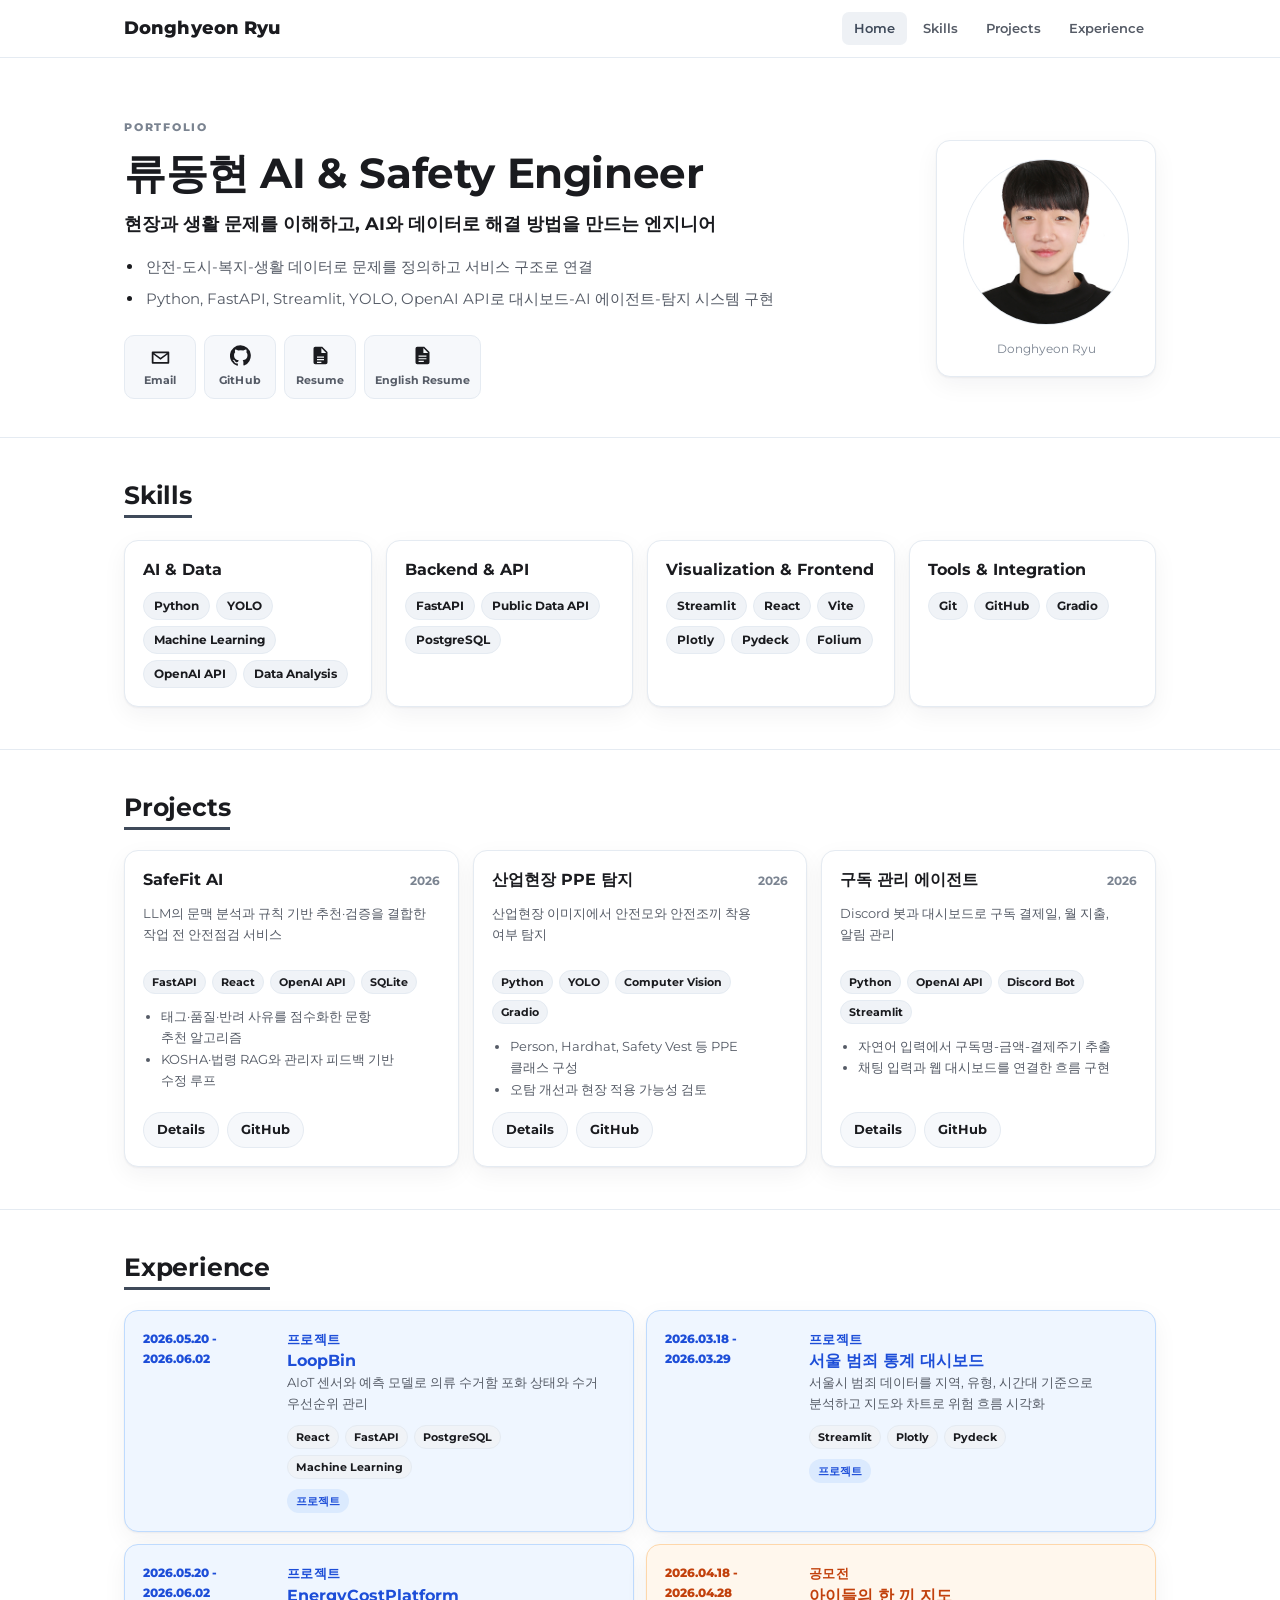
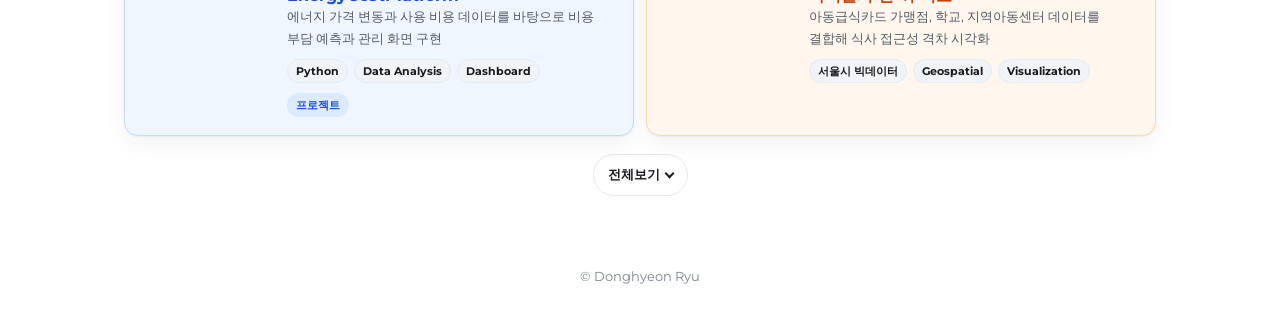
==== commit 2508c433: "Add visual English resume and refresh SafeFit portfolio" ====
--- a/index.html
+++ b/index.html
@@ -56,6 +56,12 @@
               </svg>
               <span>Resume</span>
             </a>
+            <a href="./resume/en/index.html" aria-label="English Resume">
+              <svg viewBox="0 0 24 24" fill="currentColor" aria-hidden="true">
+                <path d="M14 2H6a2 2 0 0 0-2 2v16a2 2 0 0 0 2 2h12a2 2 0 0 0 2-2V8l-6-6zm-1 7V3.5L18.5 9H13zM7.5 12h9v1.4h-9zm0 3h9v1.4h-9zm0 3h6v1.4h-6z"/>
+              </svg>
+              <span>English Resume</span>
+            </a>
           </div>
         </div>
         <div class="profile-card" aria-label="Profile image">
@@ -121,16 +127,16 @@
               <h3>SafeFit AI</h3>
               <span class="period">2026</span>
             </div>
-            <p>AI 기반 작업 전 안전지식 점검 및 작업자 투입 적합도 판단 보조 시스템</p>
+            <p>LLM의 문맥 분석과 규칙 기반 추천·검증을 결합한 작업 전 안전점검 서비스</p>
             <div class="chip-row small">
               <span>FastAPI</span>
+              <span>React</span>
               <span>OpenAI API</span>
-              <span>RAG</span>
-              <span>PostgreSQL</span>
+              <span>SQLite</span>
             </div>
             <ul>
-              <li>작업 내용을 위험요인과 필요한 안전지식으로 분해</li>
-              <li>검증형 문제은행 기반 퀴즈와 관리자 판단 보조 흐름 설계</li>
+              <li>태그·품질·반려 사유를 점수화한 문항 추천 알고리즘</li>
+              <li>KOSHA·법령 RAG와 관리자 피드백 기반 수정 루프</li>
             </ul>
             <div class="card-links">
               <a href="./projects/index.html#safefit">Details</a>
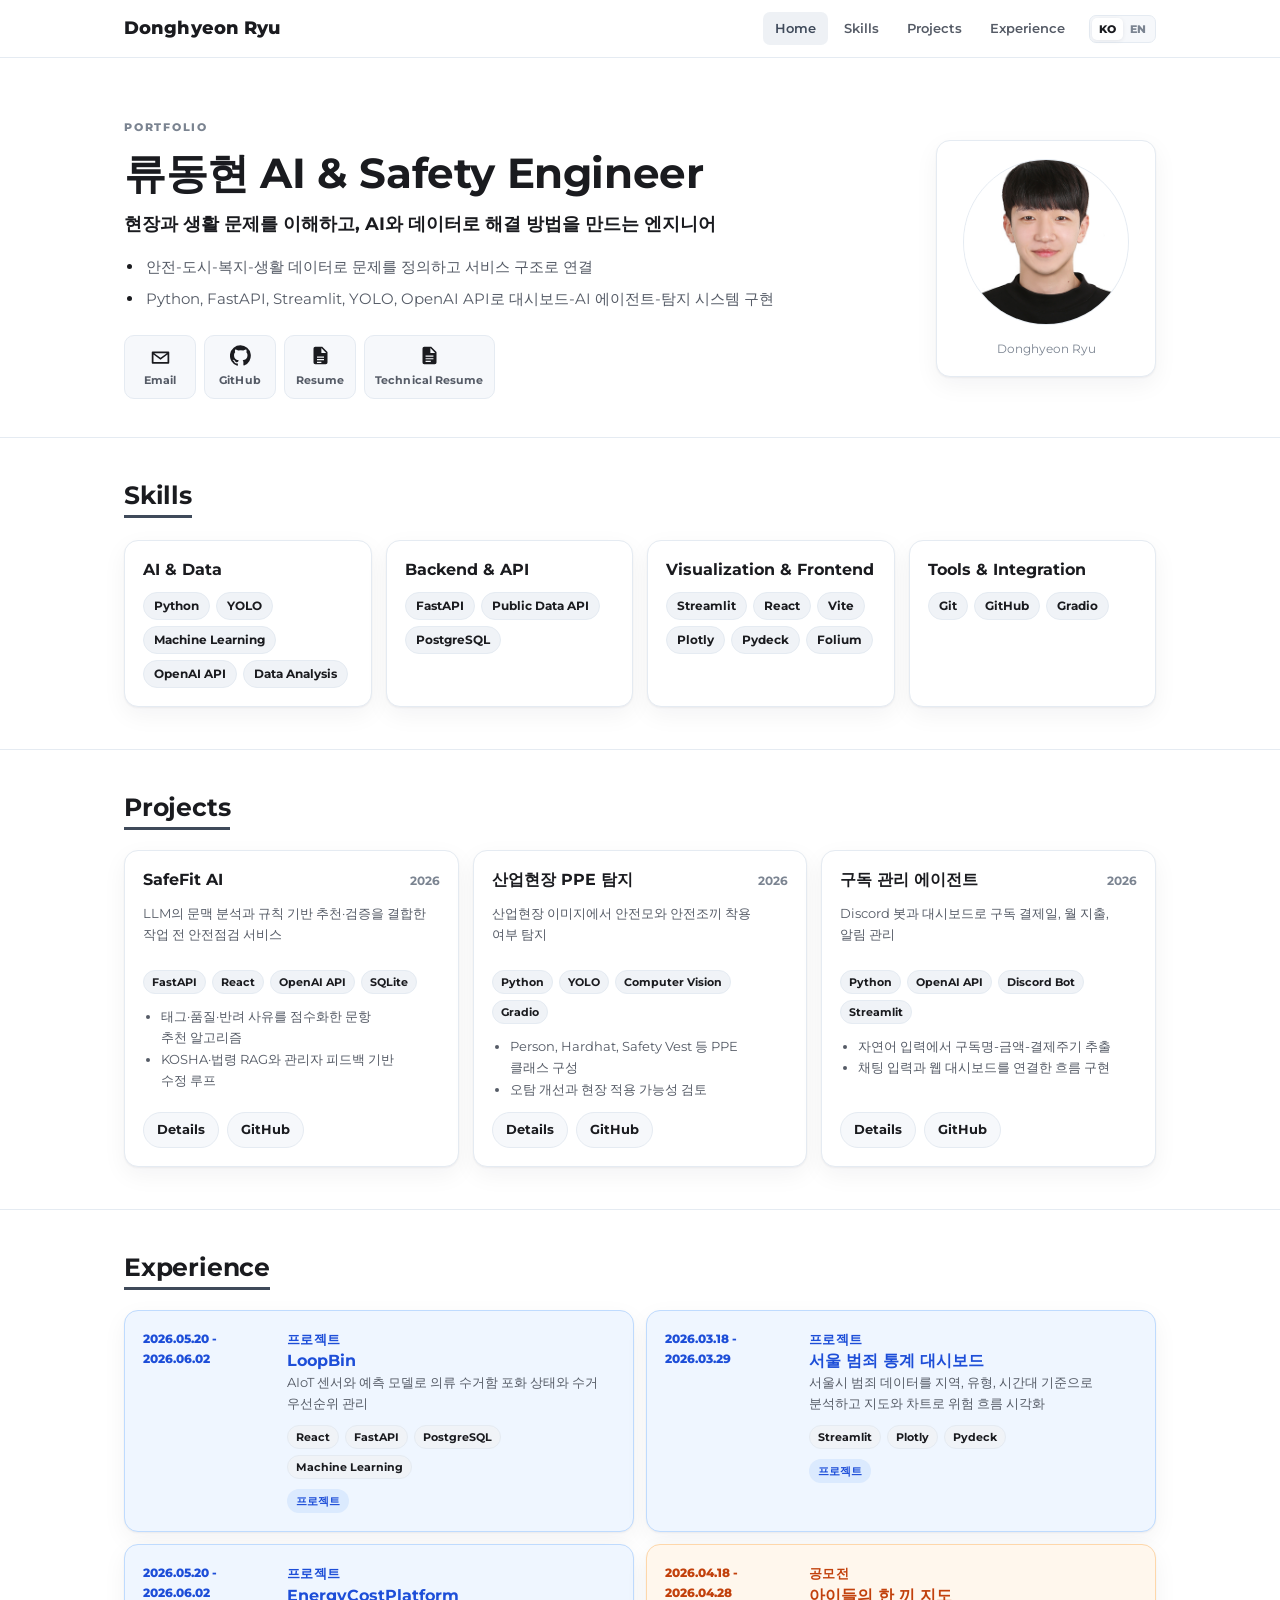
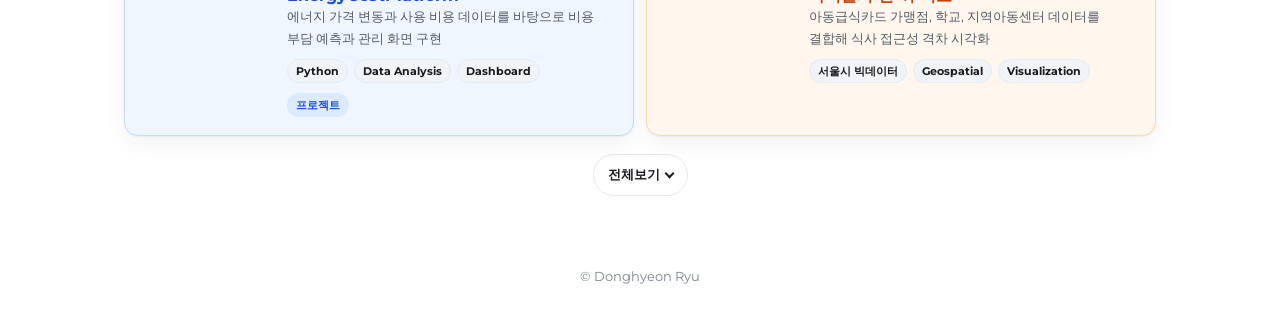
==== commit 5feb8a85: "Add bilingual portfolio and refresh resumes" ====
--- a/index.html
+++ b/index.html
@@ -11,18 +11,24 @@
   <link rel="preconnect" href="https://fonts.googleapis.com">
   <link rel="preconnect" href="https://fonts.gstatic.com" crossorigin>
   <link rel="stylesheet" href="https://fonts.googleapis.com/css2?family=Montserrat:wght@400;500;600;700;800&display=swap">
-  <link rel="stylesheet" href="./assets/css/style.css">
+  <link rel="stylesheet" href="./assets/css/style.css?v=20260717b">
 </head>
 <body>
   <header class="site-header">
     <div class="header-inner">
       <a class="brand" href="#home">Donghyeon Ryu</a>
-      <nav class="primary-nav" aria-label="Primary navigation">
-        <a href="#home">Home</a>
-        <a href="#skills">Skills</a>
-        <a href="#projects">Projects</a>
-        <a href="#experience">Experience</a>
-      </nav>
+      <div class="header-controls">
+        <nav class="primary-nav" aria-label="Primary navigation">
+          <a href="#home">Home</a>
+          <a href="#skills">Skills</a>
+          <a href="#projects">Projects</a>
+          <a href="#experience">Experience</a>
+        </nav>
+        <div class="language-switch" aria-label="언어 선택">
+          <a class="active" href="./index.html" lang="ko" aria-current="page">KO</a>
+          <a href="./en/index.html" lang="en">EN</a>
+        </div>
+      </div>
     </div>
   </header>
 
@@ -56,11 +62,11 @@
               </svg>
               <span>Resume</span>
             </a>
-            <a href="./resume/en/index.html" aria-label="English Resume">
+            <a href="./resume/en/index.html" aria-label="Technical Resume">
               <svg viewBox="0 0 24 24" fill="currentColor" aria-hidden="true">
                 <path d="M14 2H6a2 2 0 0 0-2 2v16a2 2 0 0 0 2 2h12a2 2 0 0 0 2-2V8l-6-6zm-1 7V3.5L18.5 9H13zM7.5 12h9v1.4h-9zm0 3h9v1.4h-9zm0 3h6v1.4h-6z"/>
               </svg>
-              <span>English Resume</span>
+              <span>Technical Resume</span>
             </a>
           </div>
         </div>
@@ -381,7 +387,7 @@
             </div>
           </article>
         </div>
-        <button class="experience-toggle" type="button" data-experience-toggle aria-expanded="false">
+        <button class="experience-toggle" type="button" data-experience-toggle data-collapsed-label="전체보기" data-expanded-label="접기" aria-expanded="false">
           <span>전체보기</span>
           <span class="toggle-arrow" aria-hidden="true"></span>
         </button>
@@ -420,6 +426,6 @@
     <div class="container">© <span id=""></span> Donghyeon Ryu</div>
   </footer>
 
-  <script src="./assets/js/main.js"></script>
+  <script src="./assets/js/main.js?v=20260717b"></script>
 </body>
 </html>
--- a/assets/css/style.css
+++ b/assets/css/style.css
@@ -104,6 +104,43 @@
   gap: 4px;
   flex-wrap: wrap;
   justify-content: flex-end;
+}
+
+.header-controls {
+  display: flex;
+  align-items: center;
+  justify-content: flex-end;
+  gap: 12px;
+  min-width: 0;
+}
+
+.language-switch {
+  display: inline-flex;
+  flex: none;
+  align-items: center;
+  padding: 2px;
+  border: 1px solid var(--border);
+  border-radius: 7px;
+  background: var(--bg-soft);
+}
+
+.language-switch a {
+  min-width: 30px;
+  padding: 4px 7px;
+  border-radius: 5px;
+  color: var(--fg-soft);
+  font-size: 11px;
+  font-weight: 800;
+  line-height: 1.3;
+  text-align: center;
+}
+
+.language-switch a:hover,
+.language-switch a.active {
+  background: white;
+  color: var(--fg);
+  box-shadow: 0 1px 4px rgba(20, 28, 38, 0.08);
+  text-decoration: none;
 }
 
 .primary-nav a {
@@ -1635,6 +1672,18 @@
     justify-content: flex-start;
   }
 
+  .primary-nav a {
+    padding: 5px 7px;
+    font-size: 12px;
+  }
+
+  .header-controls {
+    width: 100%;
+    align-items: flex-start;
+    justify-content: space-between;
+    gap: 10px;
+  }
+
   .hero {
     padding-top: 42px;
   }
